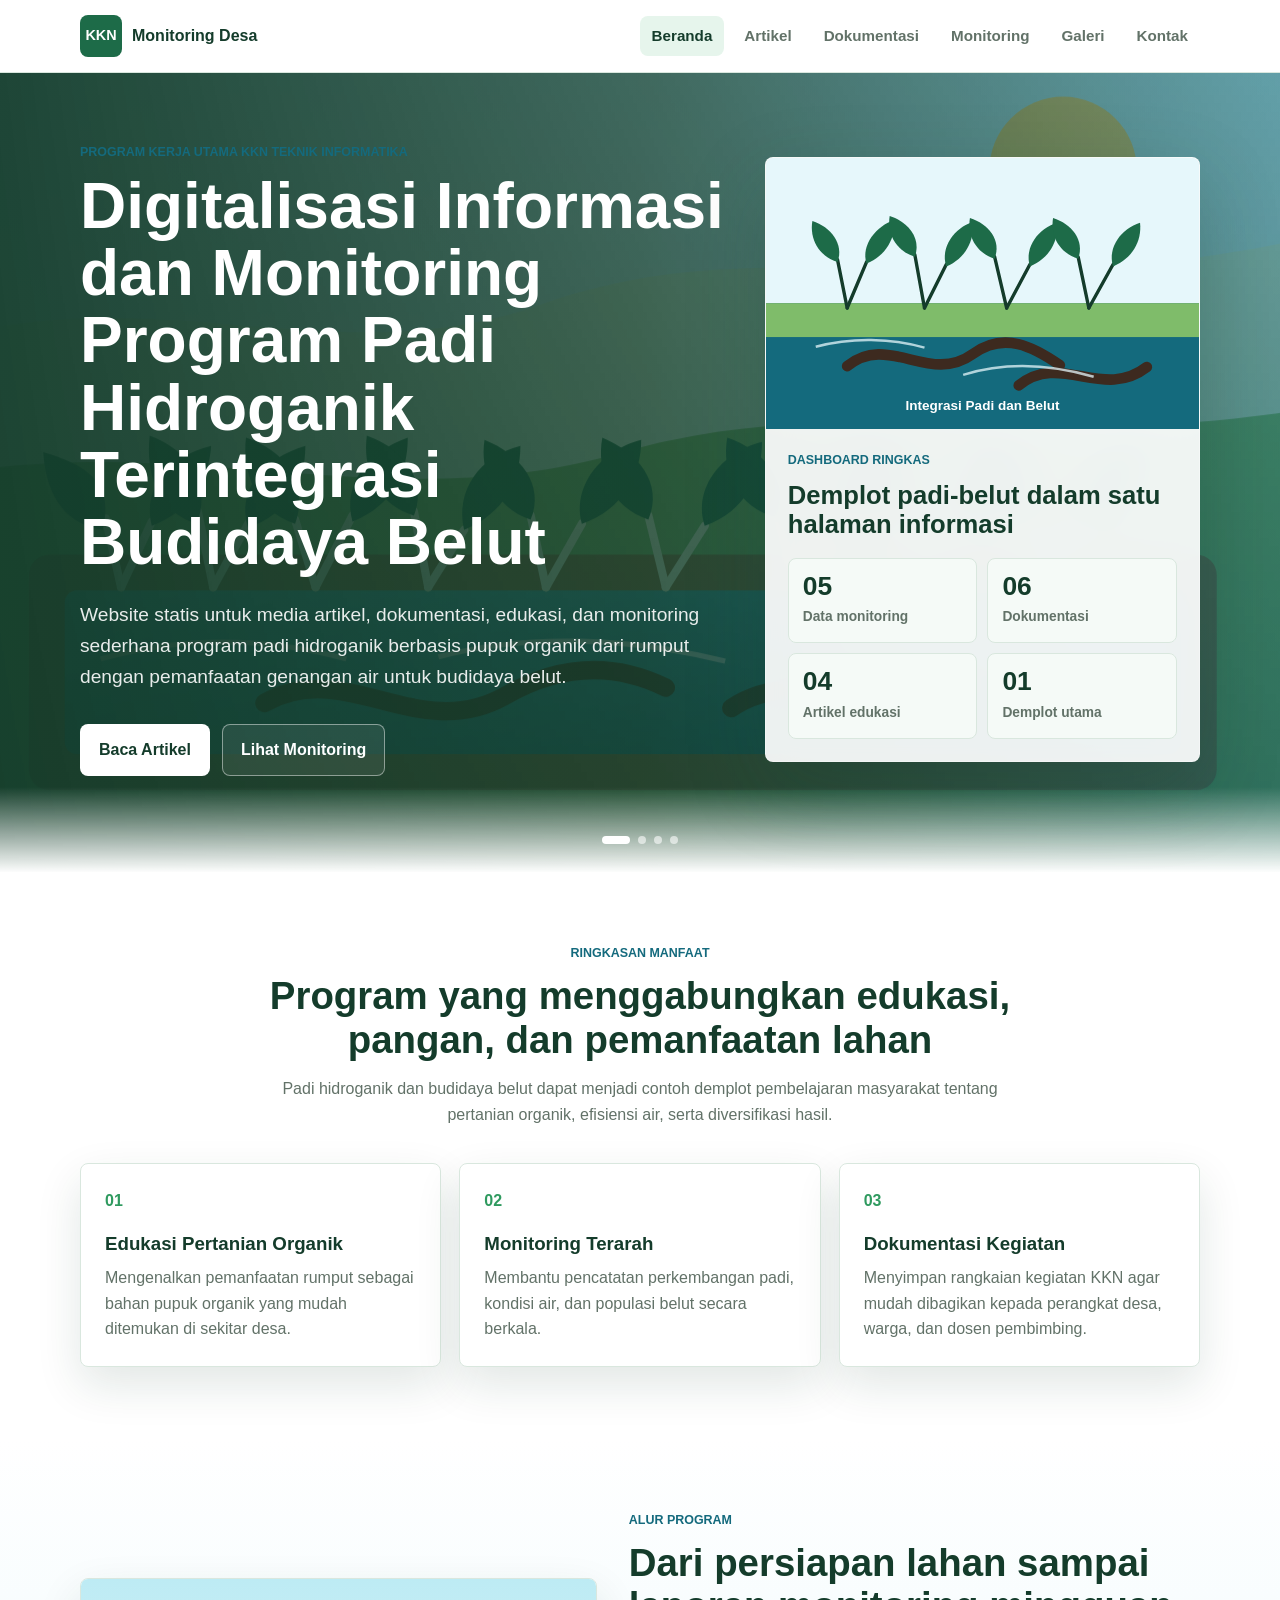
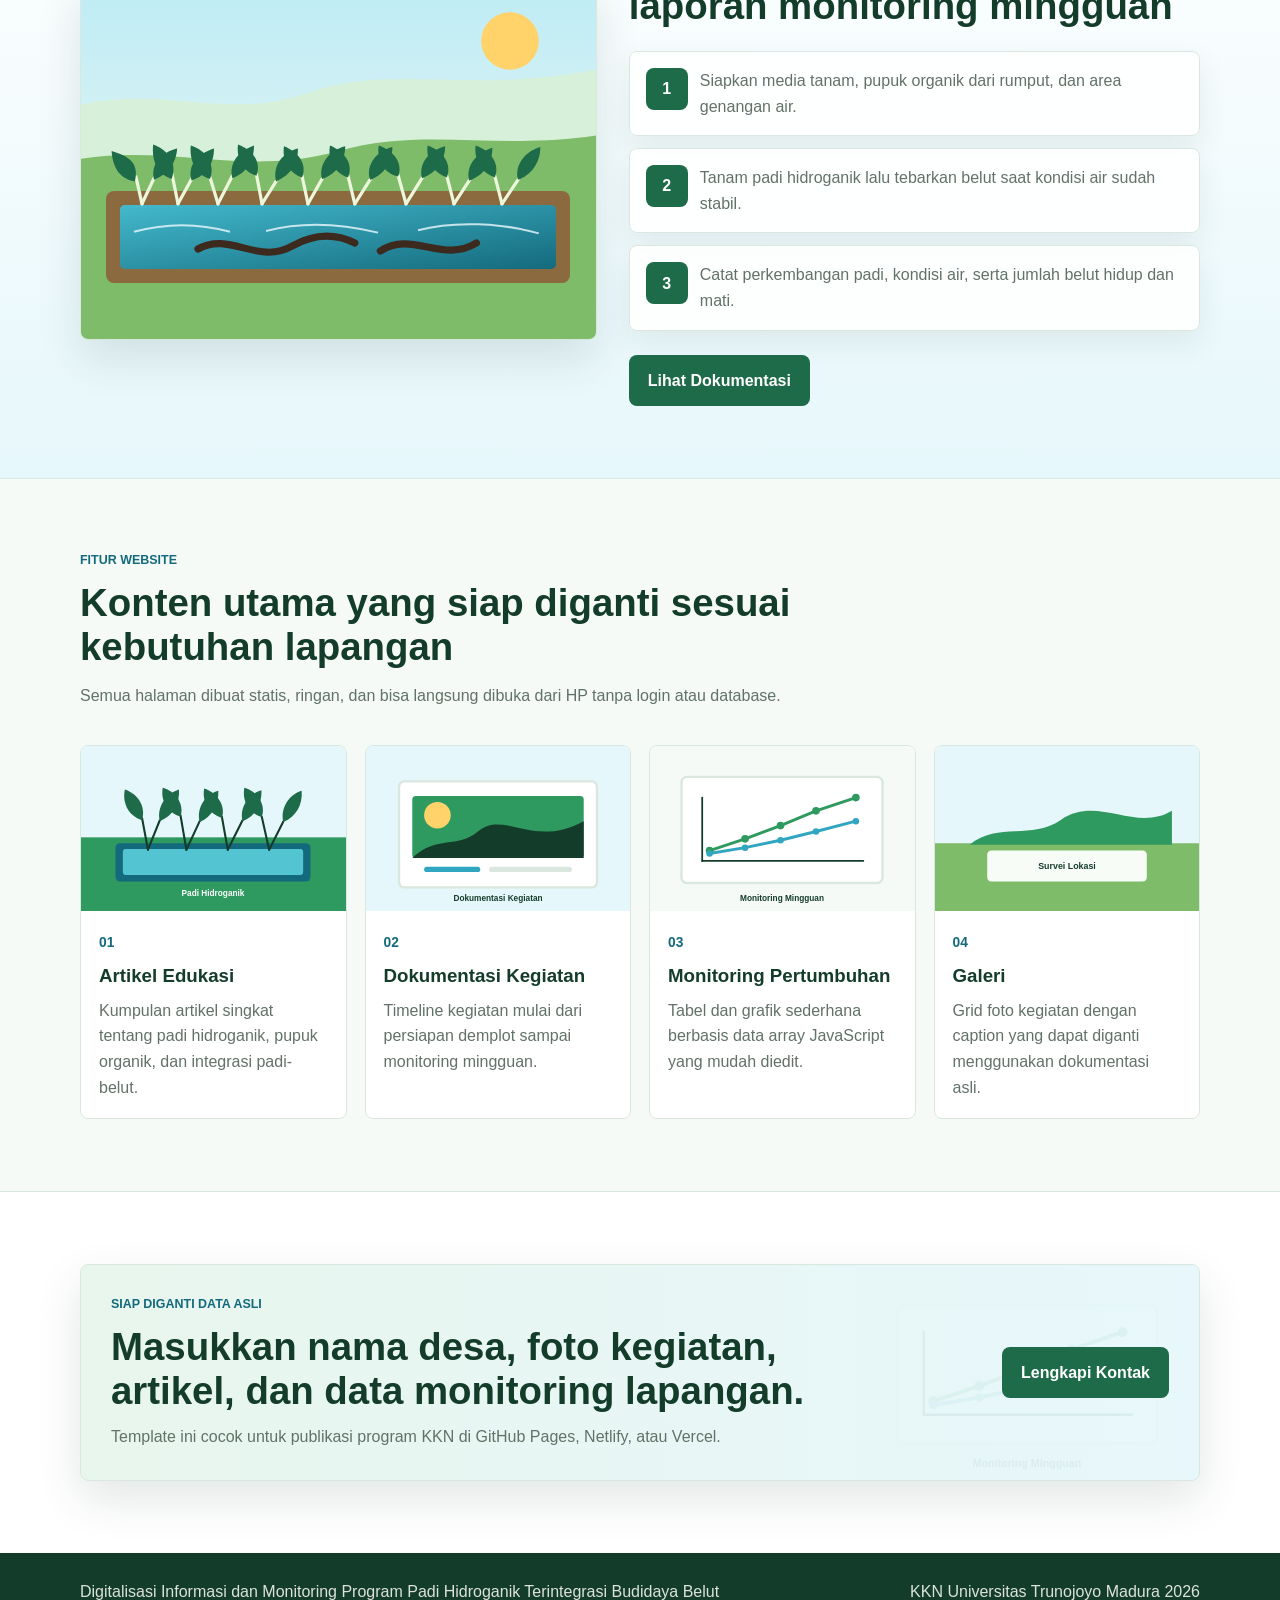
==== index.html @ 6d1d50ec "Upload template website KKN monitoring" ====
<!DOCTYPE html>
<html lang="id">
<head>
  <meta charset="UTF-8">
  <meta name="viewport" content="width=device-width, initial-scale=1.0">
  <title>Beranda | Padi Hidroganik Terintegrasi Budidaya Belut</title>
  <meta name="description" content="Template website statis KKN untuk artikel, dokumentasi, edukasi, dan monitoring program padi hidroganik terintegrasi budidaya belut.">
  <link rel="stylesheet" href="assets/css/style.css">
</head>
<body data-page="beranda">
  <header class="site-header">
    <nav class="navbar container" aria-label="Navigasi utama">
      <a class="brand" href="index.html">
        <span class="brand-mark">KKN</span>
        <span>Monitoring Desa</span>
      </a>
      <button class="nav-toggle" type="button" aria-label="Buka menu navigasi" aria-expanded="false" aria-controls="primary-navigation">
        <span></span>
        <span></span>
        <span></span>
      </button>
      <ul class="nav-links" id="primary-navigation">
        <li><a href="index.html">Beranda</a></li>
        <li><a href="artikel.html">Artikel</a></li>
        <li><a href="dokumentasi.html">Dokumentasi</a></li>
        <li><a href="monitoring.html">Monitoring</a></li>
        <li><a href="galeri.html">Galeri</a></li>
        <li><a href="kontak.html">Kontak</a></li>
      </ul>
    </nav>
  </header>

  <main>
    <section class="hero home-hero">
      <!-- GANTI GAMBAR LATAR BERANDA DI SINI -->
      <div class="hero-bg-slider" aria-hidden="true">
        <span class="hero-bg-slide is-active" style="background-image: url('assets/img/hero-demplot.svg');"></span>
        <span class="hero-bg-slide" style="background-image: url('assets/img/placeholder-integrasi.svg');"></span>
        <span class="hero-bg-slide" style="background-image: url('assets/img/placeholder-hidroganik.svg');"></span>
        <span class="hero-bg-slide" style="background-image: url('assets/img/placeholder-monitoring.svg');"></span>
      </div>

      <div class="container hero-layout">
        <div class="hero-content home-reveal">
          <!-- GANTI JUDUL PROGRAM DI SINI JIKA DIPERLUKAN -->
          <p class="eyebrow">Program Kerja Utama KKN Teknik Informatika</p>
          <h1>Digitalisasi Informasi dan Monitoring Program Padi Hidroganik Terintegrasi Budidaya Belut</h1>
          <p class="hero-text">Website statis untuk media artikel, dokumentasi, edukasi, dan monitoring sederhana program padi hidroganik berbasis pupuk organik dari rumput dengan pemanfaatan genangan air untuk budidaya belut.</p>
          <div class="hero-actions" aria-label="Aksi utama">
            <a class="btn btn-primary" href="artikel.html">Baca Artikel</a>
            <a class="btn btn-secondary" href="monitoring.html">Lihat Monitoring</a>
          </div>
        </div>

        <div class="hero-panel home-reveal" aria-label="Ringkasan program">
          <img src="assets/img/placeholder-integrasi.svg" alt="Ilustrasi integrasi padi hidroganik dan budidaya belut">
          <div class="hero-panel-body">
            <p class="eyebrow">Dashboard Ringkas</p>
            <h2>Demplot padi-belut dalam satu halaman informasi</h2>
            <div class="hero-stat-grid">
              <div>
                <strong>05</strong>
                <span>Data monitoring</span>
              </div>
              <div>
                <strong>06</strong>
                <span>Dokumentasi</span>
              </div>
              <div>
                <strong>04</strong>
                <span>Artikel edukasi</span>
              </div>
              <div>
                <strong>01</strong>
                <span>Demplot utama</span>
              </div>
            </div>
          </div>
        </div>
      </div>

      <div class="hero-slide-dots" aria-hidden="true">
        <span class="is-active"></span>
        <span></span>
        <span></span>
        <span></span>
      </div>
    </section>

    <section class="section home-summary">
      <div class="container">
        <div class="section-heading home-reveal">
          <p class="eyebrow">Ringkasan Manfaat</p>
          <h2>Program yang menggabungkan edukasi, pangan, dan pemanfaatan lahan</h2>
          <p>Padi hidroganik dan budidaya belut dapat menjadi contoh demplot pembelajaran masyarakat tentang pertanian organik, efisiensi air, serta diversifikasi hasil.</p>
        </div>

        <div class="benefit-grid">
          <article class="info-card home-benefit-card home-reveal">
            <span class="card-number">01</span>
            <h3>Edukasi Pertanian Organik</h3>
            <p>Mengenalkan pemanfaatan rumput sebagai bahan pupuk organik yang mudah ditemukan di sekitar desa.</p>
          </article>
          <article class="info-card home-benefit-card home-reveal">
            <span class="card-number">02</span>
            <h3>Monitoring Terarah</h3>
            <p>Membantu pencatatan perkembangan padi, kondisi air, dan populasi belut secara berkala.</p>
          </article>
          <article class="info-card home-benefit-card home-reveal">
            <span class="card-number">03</span>
            <h3>Dokumentasi Kegiatan</h3>
            <p>Menyimpan rangkaian kegiatan KKN agar mudah dibagikan kepada perangkat desa, warga, dan dosen pembimbing.</p>
          </article>
        </div>
      </div>
    </section>

    <section class="section home-flow-section">
      <div class="container home-flow-layout">
        <div class="home-flow-media home-reveal">
          <img src="assets/img/hero-demplot.svg" alt="Ilustrasi demplot padi hidroganik">
        </div>
        <div class="home-flow-content home-reveal">
          <p class="eyebrow">Alur Program</p>
          <h2>Dari persiapan lahan sampai laporan monitoring mingguan</h2>
          <div class="flow-list">
            <div>
              <span>1</span>
              <p>Siapkan media tanam, pupuk organik dari rumput, dan area genangan air.</p>
            </div>
            <div>
              <span>2</span>
              <p>Tanam padi hidroganik lalu tebarkan belut saat kondisi air sudah stabil.</p>
            </div>
            <div>
              <span>3</span>
              <p>Catat perkembangan padi, kondisi air, serta jumlah belut hidup dan mati.</p>
            </div>
          </div>
          <a class="btn btn-primary home-flow-button" href="dokumentasi.html">Lihat Dokumentasi</a>
        </div>
      </div>
    </section>

    <section class="section section-soft home-feature-section">
      <div class="container">
        <div class="section-heading section-heading-left home-reveal">
          <p class="eyebrow">Fitur Website</p>
          <h2>Konten utama yang siap diganti sesuai kebutuhan lapangan</h2>
          <p>Semua halaman dibuat statis, ringan, dan bisa langsung dibuka dari HP tanpa login atau database.</p>
        </div>

        <div class="feature-grid">
          <a class="feature-card home-feature-card home-reveal" href="artikel.html">
            <img src="assets/img/placeholder-hidroganik.svg" alt="Ilustrasi artikel edukasi padi hidroganik">
            <div>
              <span>01</span>
              <h3>Artikel Edukasi</h3>
              <p>Kumpulan artikel singkat tentang padi hidroganik, pupuk organik, dan integrasi padi-belut.</p>
            </div>
          </a>
          <a class="feature-card home-feature-card home-reveal" href="dokumentasi.html">
            <img src="assets/img/placeholder-dokumentasi.svg" alt="Ilustrasi dokumentasi kegiatan KKN">
            <div>
              <span>02</span>
              <h3>Dokumentasi Kegiatan</h3>
              <p>Timeline kegiatan mulai dari persiapan demplot sampai monitoring mingguan.</p>
            </div>
          </a>
          <a class="feature-card home-feature-card home-reveal" href="monitoring.html">
            <img src="assets/img/placeholder-monitoring.svg" alt="Ilustrasi grafik monitoring tanaman padi">
            <div>
              <span>03</span>
              <h3>Monitoring Pertumbuhan</h3>
              <p>Tabel dan grafik sederhana berbasis data array JavaScript yang mudah diedit.</p>
            </div>
          </a>
          <a class="feature-card home-feature-card home-reveal" href="galeri.html">
            <img src="assets/img/gallery-1.svg" alt="Ilustrasi galeri kegiatan program KKN">
            <div>
              <span>04</span>
              <h3>Galeri</h3>
              <p>Grid foto kegiatan dengan caption yang dapat diganti menggunakan dokumentasi asli.</p>
            </div>
          </a>
        </div>
      </div>
    </section>

    <section class="section home-cta-section">
      <div class="container">
        <div class="home-cta home-reveal">
          <div>
            <p class="eyebrow">Siap Diganti Data Asli</p>
            <h2>Masukkan nama desa, foto kegiatan, artikel, dan data monitoring lapangan.</h2>
            <p>Template ini cocok untuk publikasi program KKN di GitHub Pages, Netlify, atau Vercel.</p>
          </div>
          <a class="btn btn-primary" href="kontak.html">Lengkapi Kontak</a>
        </div>
      </div>
    </section>
  </main>

  <footer class="site-footer">
    <div class="container footer-content">
      <!-- GANTI TAHUN KKN DI SINI -->
      <p>Digitalisasi Informasi dan Monitoring Program Padi Hidroganik Terintegrasi Budidaya Belut</p>
      <p>KKN Universitas Trunojoyo Madura 2026</p>
    </div>
  </footer>

  <script src="assets/js/script.js"></script>
</body>
</html>
---- assets/css/style.css ----
:root {
  --green-950: #143c2b;
  --green-800: #1d6b48;
  --green-600: #2f9a5f;
  --green-100: #e6f5ec;
  --water-700: #146a7d;
  --water-500: #31a6c1;
  --water-100: #e6f7fb;
  --ink: #1d2b24;
  --muted: #627268;
  --line: #d9e7de;
  --surface: #ffffff;
  --soft: #f5faf7;
  --shadow: 0 18px 45px rgba(20, 60, 43, 0.12);
  --radius: 8px;
}

* {
  box-sizing: border-box;
}

html {
  scroll-behavior: smooth;
}

body {
  margin: 0;
  font-family: Arial, Helvetica, sans-serif;
  color: var(--ink);
  background: var(--surface);
  line-height: 1.6;
  overflow-x: hidden;
}

body.article-modal-open,
body.gallery-modal-open {
  overflow: hidden;
}

body.article-modal-open .site-header,
body.article-modal-open main,
body.article-modal-open .site-footer,
body.gallery-modal-open .site-header,
body.gallery-modal-open main,
body.gallery-modal-open .site-footer {
  filter: blur(7px);
  transform: scale(0.992);
  transition: filter 0.2s ease, transform 0.2s ease;
  pointer-events: none;
}

img {
  display: block;
  max-width: 100%;
}

a {
  color: inherit;
  text-decoration: none;
}

.container {
  width: min(1120px, calc(100% - 32px));
  margin: 0 auto;
}

.site-header {
  position: sticky;
  top: 0;
  z-index: 50;
  background: rgba(255, 255, 255, 0.96);
  border-bottom: 1px solid var(--line);
  backdrop-filter: blur(14px);
}

.navbar {
  min-height: 72px;
  display: flex;
  align-items: center;
  justify-content: space-between;
  gap: 24px;
}

.brand {
  display: inline-flex;
  align-items: center;
  gap: 10px;
  font-weight: 800;
  color: var(--green-950);
}

.brand-mark {
  display: inline-grid;
  place-items: center;
  width: 42px;
  height: 42px;
  border-radius: var(--radius);
  background: var(--green-800);
  color: #ffffff;
  font-size: 0.9rem;
  letter-spacing: 0;
}

.nav-links {
  display: flex;
  align-items: center;
  gap: 8px;
  margin: 0;
  padding: 0;
  list-style: none;
}

.nav-links a {
  display: inline-flex;
  align-items: center;
  min-height: 40px;
  padding: 8px 12px;
  border-radius: var(--radius);
  color: var(--muted);
  font-size: 0.95rem;
  font-weight: 700;
  transition: 0.2s ease;
}

.nav-links a:hover,
.nav-links a.active {
  color: var(--green-950);
  background: var(--green-100);
}

.nav-toggle {
  display: none;
  width: 44px;
  height: 44px;
  border: 1px solid var(--line);
  border-radius: var(--radius);
  background: #ffffff;
  cursor: pointer;
}

.nav-toggle span {
  display: block;
  width: 20px;
  height: 2px;
  margin: 4px auto;
  background: var(--green-950);
  transition: 0.2s ease;
}

.hero {
  min-height: 74vh;
  display: flex;
  align-items: center;
  color: #ffffff;
  background:
    linear-gradient(90deg, rgba(20, 60, 43, 0.92), rgba(20, 60, 43, 0.64), rgba(20, 106, 125, 0.45)),
    url("../img/hero-demplot.svg") center / cover no-repeat;
}

.home-hero {
  position: relative;
  overflow: hidden;
  background: var(--green-950);
}

.home-hero::before {
  content: "";
  position: absolute;
  inset: 0;
  z-index: 1;
  background:
    linear-gradient(90deg, rgba(20, 60, 43, 0.93), rgba(20, 60, 43, 0.68), rgba(20, 106, 125, 0.42)),
    linear-gradient(180deg, rgba(20, 60, 43, 0.22), rgba(20, 60, 43, 0.58));
  pointer-events: none;
}

.home-hero::after {
  content: "";
  position: absolute;
  left: 0;
  right: 0;
  bottom: -1px;
  z-index: 2;
  height: 86px;
  background: linear-gradient(180deg, rgba(255, 255, 255, 0), #ffffff);
  pointer-events: none;
}

.hero-bg-slider {
  position: absolute;
  inset: 0;
  z-index: 0;
  overflow: hidden;
}

.hero-bg-slide {
  position: absolute;
  inset: 0;
  background-position: center;
  background-size: cover;
  opacity: 0;
  transform: scale(1.04);
  transition: opacity 1.1s ease;
  will-change: opacity, transform;
}

.hero-bg-slide.is-active {
  opacity: 1;
  animation: heroSlowZoom 6.8s linear both;
}

.hero-bg-slide:nth-child(2).is-active,
.hero-bg-slide:nth-child(4).is-active {
  animation-name: heroSlowPan;
}

.hero-slide-dots {
  position: absolute;
  left: 50%;
  bottom: 28px;
  z-index: 4;
  display: flex;
  gap: 8px;
  align-items: center;
  transform: translateX(-50%);
}

.hero-slide-dots span {
  width: 8px;
  height: 8px;
  border-radius: 999px;
  background: rgba(255, 255, 255, 0.58);
  transition: width 0.25s ease, background 0.25s ease;
}

.hero-slide-dots span.is-active {
  width: 28px;
  background: #ffffff;
}

.hero-content {
  padding: 72px 0 84px;
}

.hero-layout {
  position: relative;
  z-index: 3;
  display: grid;
  grid-template-columns: minmax(0, 1.08fr) minmax(320px, 0.72fr);
  gap: 32px;
  align-items: center;
  padding: 70px 0 96px;
}

.hero-layout .hero-content {
  padding: 0;
}

.hero h1,
.page-header h1 {
  max-width: 900px;
  margin: 0;
  font-size: clamp(2.1rem, 5vw, 4.7rem);
  line-height: 1.05;
  letter-spacing: 0;
}

.hero-text {
  max-width: 780px;
  margin: 24px 0 0;
  font-size: clamp(1rem, 2vw, 1.2rem);
  color: rgba(255, 255, 255, 0.9);
}

.hero-actions {
  display: flex;
  flex-wrap: wrap;
  gap: 12px;
  margin-top: 32px;
}

.hero-panel {
  overflow: hidden;
  border: 1px solid rgba(255, 255, 255, 0.34);
  border-radius: var(--radius);
  background: rgba(255, 255, 255, 0.92);
  color: var(--ink);
  box-shadow: 0 28px 80px rgba(20, 60, 43, 0.22);
  backdrop-filter: blur(16px);
  animation: floatPanel 4.8s ease-in-out infinite;
}

.hero-panel img {
  width: 100%;
  aspect-ratio: 16 / 10;
  object-fit: cover;
}

.hero-panel-body {
  padding: 22px;
}

.hero-panel-body h2 {
  margin: 0 0 18px;
  color: var(--green-950);
  font-size: clamp(1.35rem, 2vw, 1.8rem);
  line-height: 1.16;
  letter-spacing: 0;
}

.hero-stat-grid {
  display: grid;
  grid-template-columns: repeat(2, minmax(0, 1fr));
  gap: 10px;
}

.hero-stat-grid div {
  padding: 14px;
  border: 1px solid var(--line);
  border-radius: var(--radius);
  background: var(--soft);
}

.hero-stat-grid strong {
  display: block;
  color: var(--green-950);
  font-size: 1.65rem;
  line-height: 1;
}

.hero-stat-grid span {
  display: block;
  margin-top: 7px;
  color: var(--muted);
  font-size: 0.86rem;
  font-weight: 800;
}

.btn {
  display: inline-flex;
  align-items: center;
  justify-content: center;
  min-height: 48px;
  padding: 12px 18px;
  border: 1px solid transparent;
  border-radius: var(--radius);
  font-weight: 800;
  transition: 0.2s ease;
}

.btn-primary {
  background: #ffffff;
  color: var(--green-950);
}

.btn-primary:hover {
  background: var(--green-100);
}

.btn-secondary {
  border-color: rgba(255, 255, 255, 0.45);
  color: #ffffff;
  background: rgba(255, 255, 255, 0.08);
}

.btn-secondary:hover {
  background: rgba(255, 255, 255, 0.18);
}

.section {
  padding: 72px 0;
}

.section-soft {
  background: var(--soft);
  border-top: 1px solid var(--line);
  border-bottom: 1px solid var(--line);
}

.home-summary {
  position: relative;
}

.home-benefit-card {
  transition: transform 0.22s ease, box-shadow 0.22s ease, border-color 0.22s ease;
}

.home-benefit-card:hover {
  border-color: rgba(47, 154, 95, 0.42);
  box-shadow: 0 24px 58px rgba(20, 60, 43, 0.15);
  transform: translateY(-5px);
}

.home-flow-section {
  background:
    linear-gradient(180deg, #ffffff 0%, var(--water-100) 100%);
}

.home-flow-layout {
  display: grid;
  grid-template-columns: minmax(0, 0.95fr) minmax(0, 1.05fr);
  gap: 32px;
  align-items: center;
}

.home-flow-media {
  overflow: hidden;
  border: 1px solid var(--line);
  border-radius: var(--radius);
  background: #ffffff;
  box-shadow: var(--shadow);
}

.home-flow-media img {
  width: 100%;
  height: 100%;
  min-height: 360px;
  object-fit: cover;
}

.home-flow-content h2 {
  margin: 0 0 16px;
  color: var(--green-950);
  font-size: clamp(1.8rem, 3vw, 2.7rem);
  line-height: 1.12;
  letter-spacing: 0;
}

.flow-list {
  display: grid;
  gap: 12px;
  margin: 24px 0;
}

.flow-list div {
  display: grid;
  grid-template-columns: 42px 1fr;
  gap: 12px;
  align-items: start;
  padding: 16px;
  border: 1px solid var(--line);
  border-radius: var(--radius);
  background: rgba(255, 255, 255, 0.88);
  box-shadow: 0 12px 30px rgba(20, 60, 43, 0.08);
}

.flow-list span {
  display: grid;
  place-items: center;
  width: 42px;
  height: 42px;
  border-radius: var(--radius);
  background: var(--green-800);
  color: #ffffff;
  font-weight: 900;
}

.flow-list p {
  margin: 0;
  color: var(--muted);
}

.home-flow-button,
.home-cta .btn-primary {
  background: var(--green-800);
  color: #ffffff;
}

.home-flow-button:hover,
.home-cta .btn-primary:hover {
  background: var(--green-950);
}

.home-feature-card {
  position: relative;
}

.home-feature-card div span {
  display: inline-flex;
  margin-bottom: 10px;
  color: var(--water-700);
  font-size: 0.86rem;
  font-weight: 900;
}

.home-feature-card::after {
  content: "Buka";
  position: absolute;
  right: 12px;
  top: 12px;
  padding: 7px 10px;
  border-radius: var(--radius);
  background: rgba(255, 255, 255, 0.92);
  color: var(--green-950);
  font-size: 0.78rem;
  font-weight: 900;
  opacity: 0;
  transform: translateY(-6px);
  transition: 0.2s ease;
}

.home-feature-card:hover::after {
  opacity: 1;
  transform: translateY(0);
}

.home-cta-section {
  background: #ffffff;
}

.home-cta {
  display: grid;
  grid-template-columns: minmax(0, 1fr) auto;
  gap: 24px;
  align-items: center;
  padding: 30px;
  border: 1px solid var(--line);
  border-radius: var(--radius);
  background:
    linear-gradient(90deg, rgba(230, 245, 236, 0.94), rgba(230, 247, 251, 0.94)),
    url("../img/placeholder-monitoring.svg") right center / auto 100% no-repeat;
  box-shadow: var(--shadow);
}

.home-cta h2 {
  max-width: 760px;
  margin: 0 0 12px;
  color: var(--green-950);
  font-size: clamp(1.7rem, 3vw, 2.4rem);
  line-height: 1.13;
  letter-spacing: 0;
}

.home-cta p:not(.eyebrow) {
  margin: 0;
  color: var(--muted);
}

.home-reveal {
  animation: contactRise 0.7s ease both;
}

.home-reveal:nth-child(2) {
  animation-delay: 0.08s;
}

.home-reveal:nth-child(3) {
  animation-delay: 0.16s;
}

.home-reveal:nth-child(4) {
  animation-delay: 0.24s;
}

@keyframes floatPanel {
  0%,
  100% {
    transform: translateY(0);
  }

  50% {
    transform: translateY(-8px);
  }
}

@keyframes heroSlowZoom {
  from {
    transform: scale(1.04) translateX(0);
  }

  to {
    transform: scale(1.12) translateX(-1.2%);
  }
}

@keyframes heroSlowPan {
  from {
    transform: scale(1.06) translateX(-1.4%);
  }

  to {
    transform: scale(1.13) translateX(1.4%);
  }
}

.section-heading {
  max-width: 760px;
  margin: 0 auto 36px;
  text-align: center;
}

.section-heading-left {
  margin-left: 0;
  text-align: left;
}

.section-heading h2,
.table-header h2,
.chart-panel h2 {
  margin: 0;
  color: var(--green-950);
  font-size: clamp(1.7rem, 3vw, 2.5rem);
  line-height: 1.15;
  letter-spacing: 0;
}

.section-heading p:not(.eyebrow) {
  margin: 14px 0 0;
  color: var(--muted);
}

.eyebrow {
  margin: 0 0 10px;
  color: var(--water-700);
  font-size: 0.78rem;
  font-weight: 900;
  letter-spacing: 0;
  text-transform: uppercase;
}

.benefit-grid,
.summary-grid {
  display: grid;
  grid-template-columns: repeat(3, minmax(0, 1fr));
  gap: 18px;
}

.info-card,
.content-card,
.timeline-card,
.contact-card,
.qr-card,
.summary-card,
.chart-panel,
.table-panel {
  border: 1px solid var(--line);
  border-radius: var(--radius);
  background: var(--surface);
  box-shadow: var(--shadow);
}

.info-card {
  padding: 24px;
}

.card-number {
  display: inline-flex;
  margin-bottom: 18px;
  color: var(--green-600);
  font-weight: 900;
}

.info-card h3,
.feature-card h3,
.content-card h2,
.timeline-card h2,
.contact-card h2 {
  margin: 0 0 10px;
  color: var(--green-950);
  line-height: 1.25;
  letter-spacing: 0;
}

.info-card p,
.feature-card p,
.content-card p,
.timeline-card p,
.contact-card p,
.qr-card p {
  margin: 0;
  color: var(--muted);
}

.feature-grid,
.article-grid {
  display: grid;
  grid-template-columns: repeat(4, minmax(0, 1fr));
  gap: 18px;
}

.feature-card {
  display: grid;
  grid-template-rows: auto 1fr;
  overflow: hidden;
  border: 1px solid var(--line);
  border-radius: var(--radius);
  background: #ffffff;
  transition: 0.2s ease;
}

.feature-card:hover {
  transform: translateY(-3px);
  box-shadow: var(--shadow);
}

.feature-card img,
.content-card img,
.timeline-card img,
.gallery-item img {
  width: 100%;
  aspect-ratio: 16 / 10;
  object-fit: cover;
}

.feature-card div {
  padding: 18px;
}

.page-header {
  padding: 72px 0;
  color: #ffffff;
  background:
    linear-gradient(90deg, rgba(20, 60, 43, 0.92), rgba(20, 106, 125, 0.55)),
    url("../img/hero-demplot.svg") center / cover no-repeat;
}

.page-header p:not(.eyebrow) {
  max-width: 760px;
  margin: 18px 0 0;
  color: rgba(255, 255, 255, 0.9);
}

.article-grid {
  grid-template-columns: repeat(2, minmax(0, 1fr));
}

.content-card {
  overflow: hidden;
}

.content-body {
  padding: 22px;
}

.meta {
  margin: 0 0 10px;
  color: var(--water-700);
  font-size: 0.88rem;
  font-weight: 800;
}

.text-link {
  display: inline-flex;
  margin-top: 16px;
  color: var(--green-800);
  font-weight: 900;
}

.text-link:hover {
  color: var(--water-700);
}

.article-summary-link {
  position: relative;
  align-items: center;
  gap: 8px;
}

.article-summary-link::after {
  content: ">";
  font-weight: 900;
  transition: transform 0.2s ease;
}

.article-summary-link:hover::after {
  transform: translateX(4px);
}

.article-modal {
  position: fixed;
  inset: 0;
  z-index: 100;
  display: grid;
  place-items: center;
  padding: 24px;
}

.article-modal[hidden] {
  display: none;
}

.modal-backdrop {
  position: absolute;
  inset: 0;
  border: 0;
  background: rgba(20, 60, 43, 0.58);
  backdrop-filter: blur(10px);
  cursor: pointer;
}

.article-modal-panel {
  position: relative;
  z-index: 1;
  display: grid;
  grid-template-columns: 0.9fr 1.1fr;
  width: min(980px, 100%);
  max-height: min(720px, calc(100vh - 48px));
  overflow: hidden;
  border: 1px solid rgba(255, 255, 255, 0.3);
  border-radius: var(--radius);
  background: #ffffff;
  box-shadow: 0 28px 80px rgba(20, 60, 43, 0.32);
  animation: modalIn 0.24s ease both;
}

.modal-media {
  min-height: 100%;
  background: var(--green-100);
}

.modal-media img {
  width: 100%;
  height: 100%;
  min-height: 420px;
  object-fit: cover;
}

.modal-content {
  overflow-y: auto;
  padding: 34px;
}

.modal-content h2 {
  margin: 0 0 16px;
  color: var(--green-950);
  font-size: clamp(1.6rem, 3vw, 2.5rem);
  line-height: 1.12;
  letter-spacing: 0;
}

.modal-copy {
  display: grid;
  gap: 14px;
  color: var(--muted);
}

.modal-copy p {
  margin: 0;
}

.modal-copy ul {
  display: grid;
  gap: 8px;
  margin: 0;
  padding-left: 20px;
}

.modal-copy li::marker {
  color: var(--green-600);
}

.modal-actions {
  display: flex;
  flex-wrap: wrap;
  gap: 10px;
  margin-top: 24px;
}

.modal-actions .btn-primary {
  background: var(--green-800);
  color: #ffffff;
}

.modal-actions .btn-primary:hover {
  background: var(--green-950);
}

.btn-light {
  background: var(--green-100);
  color: var(--green-950);
}

.btn-light:hover {
  background: var(--water-100);
}

.modal-close {
  position: absolute;
  top: 14px;
  right: 14px;
  z-index: 2;
  display: grid;
  place-items: center;
  width: 42px;
  height: 42px;
  border: 1px solid var(--line);
  border-radius: var(--radius);
  background: rgba(255, 255, 255, 0.92);
  color: var(--green-950);
  font-size: 1.8rem;
  line-height: 1;
  cursor: pointer;
}

.modal-close:hover {
  background: var(--green-100);
}

@keyframes modalIn {
  from {
    opacity: 0;
    transform: translateY(18px) scale(0.97);
  }

  to {
    opacity: 1;
    transform: translateY(0) scale(1);
  }
}

.timeline {
  position: relative;
  display: grid;
  gap: 22px;
}

.timeline::before {
  content: "";
  position: absolute;
  left: 16px;
  top: 0;
  bottom: 0;
  width: 2px;
  background: var(--line);
}

.timeline-item {
  position: relative;
  display: grid;
  grid-template-columns: 34px 1fr;
  gap: 18px;
}

.timeline-marker {
  position: relative;
  z-index: 1;
  width: 34px;
  height: 34px;
  border: 7px solid var(--green-100);
  border-radius: 50%;
  background: var(--green-800);
}

.timeline-card {
  display: grid;
  grid-template-columns: 240px 1fr;
  gap: 22px;
  overflow: hidden;
}

.timeline-card div {
  padding: 22px 22px 22px 0;
}

.summary-grid {
  grid-template-columns: repeat(4, minmax(0, 1fr));
  margin-bottom: 22px;
}

.summary-card {
  padding: 20px;
}

.summary-card p {
  margin: 0 0 8px;
  color: var(--muted);
  font-weight: 700;
}

.summary-card strong {
  color: var(--green-950);
  font-size: clamp(1.5rem, 3vw, 2.3rem);
  line-height: 1;
}

.chart-panel,
.table-panel {
  padding: 24px;
}

.chart-panel {
  margin-bottom: 22px;
}

.chart-canvas {
  width: 100%;
  height: 360px;
  margin-top: 18px;
  border: 1px solid var(--line);
  border-radius: var(--radius);
  background: #ffffff;
}

.table-header {
  display: flex;
  align-items: flex-start;
  justify-content: space-between;
  gap: 18px;
  margin-bottom: 16px;
}

.table-responsive {
  overflow-x: auto;
}

table {
  width: 100%;
  min-width: 900px;
  border-collapse: collapse;
}

th,
td {
  padding: 14px 12px;
  border-bottom: 1px solid var(--line);
  text-align: left;
  vertical-align: top;
}

th {
  background: var(--green-100);
  color: var(--green-950);
  font-size: 0.9rem;
}

td {
  color: var(--muted);
}

.gallery-section {
  background:
    linear-gradient(180deg, #ffffff 0%, var(--soft) 100%);
}

.gallery-top {
  display: grid;
  grid-template-columns: 1fr auto;
  gap: 24px;
  align-items: end;
  margin-bottom: 24px;
}

.gallery-stats {
  display: grid;
  grid-template-columns: repeat(2, minmax(120px, 1fr));
  gap: 12px;
}

.gallery-stats div {
  padding: 18px;
  border: 1px solid var(--line);
  border-radius: var(--radius);
  background: #ffffff;
  box-shadow: var(--shadow);
}

.gallery-stats strong {
  display: block;
  color: var(--green-950);
  font-size: 2rem;
  line-height: 1;
}

.gallery-stats span {
  display: block;
  margin-top: 8px;
  color: var(--muted);
  font-size: 0.9rem;
  font-weight: 800;
}

.gallery-feature {
  display: grid;
  grid-template-columns: 1.15fr 0.85fr;
  overflow: hidden;
  margin: 0 0 22px;
  border: 1px solid var(--line);
  border-radius: var(--radius);
  background: #ffffff;
  box-shadow: var(--shadow);
}

.gallery-feature img {
  width: 100%;
  height: 100%;
  min-height: 330px;
  object-fit: cover;
}

.gallery-feature-body {
  display: flex;
  flex-direction: column;
  justify-content: center;
  padding: 30px;
}

.gallery-feature-body h2 {
  margin: 0 0 14px;
  color: var(--green-950);
  font-size: clamp(1.7rem, 3vw, 2.6rem);
  line-height: 1.12;
  letter-spacing: 0;
}

.gallery-feature-body p:not(.eyebrow) {
  margin: 0;
  color: var(--muted);
}

.gallery-toolbar {
  display: flex;
  flex-wrap: wrap;
  gap: 10px;
  margin-bottom: 22px;
}

.gallery-filter {
  min-height: 42px;
  padding: 10px 14px;
  border: 1px solid var(--line);
  border-radius: var(--radius);
  background: #ffffff;
  color: var(--muted);
  font-weight: 900;
  cursor: pointer;
  transition: 0.2s ease;
}

.gallery-filter:hover,
.gallery-filter.active {
  border-color: var(--green-800);
  background: var(--green-800);
  color: #ffffff;
}

.gallery-grid {
  display: grid;
  grid-template-columns: repeat(3, minmax(0, 1fr));
  gap: 18px;
}

.gallery-item {
  overflow: hidden;
  margin: 0;
  border: 1px solid var(--line);
  border-radius: var(--radius);
  background: #ffffff;
  box-shadow: var(--shadow);
  transition: transform 0.2s ease, box-shadow 0.2s ease, opacity 0.2s ease;
}

.gallery-item:hover {
  transform: translateY(-4px);
  box-shadow: 0 22px 54px rgba(20, 60, 43, 0.16);
}

.gallery-item.is-hidden {
  display: none;
}

.gallery-preview {
  position: relative;
  display: block;
  width: 100%;
  overflow: hidden;
  padding: 0;
  border: 0;
  background: var(--green-100);
  cursor: pointer;
}

.gallery-preview img {
  width: 100%;
  aspect-ratio: 16 / 11;
  object-fit: cover;
  transition: transform 0.25s ease, filter 0.25s ease;
}

.gallery-preview:hover img {
  filter: saturate(1.08) brightness(0.9);
  transform: scale(1.05);
}

.gallery-badge,
.gallery-hover {
  position: absolute;
  z-index: 1;
  border-radius: var(--radius);
  font-weight: 900;
}

.gallery-badge {
  top: 12px;
  left: 12px;
  padding: 7px 10px;
  background: rgba(255, 255, 255, 0.92);
  color: var(--green-950);
  font-size: 0.78rem;
}

.gallery-hover {
  left: 12px;
  bottom: 12px;
  padding: 9px 12px;
  background: var(--green-950);
  color: #ffffff;
  font-size: 0.84rem;
  opacity: 0;
  transform: translateY(8px);
  transition: 0.2s ease;
}

.gallery-preview:hover .gallery-hover {
  opacity: 1;
  transform: translateY(0);
}

.gallery-item figcaption {
  display: grid;
  gap: 8px;
  padding: 16px;
}

.gallery-item figcaption span {
  color: var(--water-700);
  font-size: 0.84rem;
  font-weight: 900;
}

.gallery-item figcaption strong {
  color: var(--green-950);
  font-size: 1.05rem;
  line-height: 1.25;
}

.gallery-item figcaption p {
  margin: 0;
  color: var(--muted);
  font-size: 0.95rem;
}

.gallery-modal {
  position: fixed;
  inset: 0;
  z-index: 100;
  display: grid;
  place-items: center;
  padding: 24px;
}

.gallery-modal[hidden] {
  display: none;
}

.gallery-modal-panel {
  position: relative;
  z-index: 1;
  display: grid;
  width: min(980px, 100%);
  max-height: min(760px, calc(100vh - 48px));
  overflow: hidden;
  border: 1px solid rgba(255, 255, 255, 0.3);
  border-radius: var(--radius);
  background: #ffffff;
  box-shadow: 0 28px 80px rgba(20, 60, 43, 0.32);
  animation: modalIn 0.24s ease both;
}

.gallery-modal-panel img {
  width: 100%;
  max-height: 560px;
  object-fit: contain;
  background: var(--green-100);
}

.gallery-modal-caption {
  padding: 24px;
}

.gallery-modal-caption h2 {
  margin: 0 0 10px;
  color: var(--green-950);
  font-size: clamp(1.5rem, 3vw, 2.3rem);
  line-height: 1.15;
  letter-spacing: 0;
}

.gallery-modal-caption p:not(.meta) {
  margin: 0;
  color: var(--muted);
}

.contact-section {
  background:
    linear-gradient(180deg, #ffffff 0%, var(--water-100) 48%, var(--soft) 100%);
}

.contact-intro {
  display: grid;
  grid-template-columns: 1fr auto;
  gap: 24px;
  align-items: end;
  margin-bottom: 24px;
}

.contact-mini-grid {
  display: grid;
  grid-template-columns: repeat(2, minmax(120px, 1fr));
  gap: 12px;
}

.contact-mini-grid div {
  padding: 18px;
  border: 1px solid var(--line);
  border-radius: var(--radius);
  background: rgba(255, 255, 255, 0.88);
  box-shadow: var(--shadow);
}

.contact-mini-grid strong {
  display: block;
  color: var(--green-950);
  font-size: 1.7rem;
  line-height: 1;
}

.contact-mini-grid span {
  display: block;
  margin-top: 8px;
  color: var(--muted);
  font-size: 0.9rem;
  font-weight: 800;
}

.contact-layout {
  display: grid;
  grid-template-columns: 1.35fr 0.65fr;
  gap: 22px;
  align-items: start;
}

.contact-grid {
  display: grid;
  grid-template-columns: repeat(2, minmax(0, 1fr));
  gap: 18px;
}

.contact-card,
.qr-card {
  position: relative;
  overflow: hidden;
  padding: 22px;
  transition: transform 0.22s ease, box-shadow 0.22s ease, border-color 0.22s ease;
}

.contact-card::before,
.qr-card::before {
  content: "";
  position: absolute;
  inset: 0;
  border-top: 4px solid var(--green-600);
  opacity: 0.85;
  pointer-events: none;
}

.contact-card:hover,
.qr-card:hover {
  border-color: rgba(47, 154, 95, 0.45);
  box-shadow: 0 24px 58px rgba(20, 60, 43, 0.16);
  transform: translateY(-5px);
}

.contact-card-wide {
  grid-column: 1 / -1;
}

.contact-card-head {
  display: flex;
  align-items: center;
  gap: 10px;
  margin-bottom: 14px;
}

.contact-card-head .meta {
  margin: 0;
}

.contact-icon {
  display: inline-grid;
  place-items: center;
  width: 38px;
  height: 38px;
  border-radius: var(--radius);
  background: var(--green-100);
  color: var(--green-950);
  font-size: 0.85rem;
  font-weight: 900;
  animation: softPulse 2.8s ease-in-out infinite;
}

.contact-actions {
  display: flex;
  flex-wrap: wrap;
  gap: 10px;
  margin-top: 18px;
}

.contact-actions .btn-primary {
  background: var(--green-800);
  color: #ffffff;
}

.contact-actions .btn-primary:hover {
  background: var(--green-950);
}

.copy-button {
  display: inline-flex;
  align-items: center;
  justify-content: center;
  min-height: 42px;
  margin-top: 18px;
  padding: 10px 14px;
  border: 1px solid var(--line);
  border-radius: var(--radius);
  background: #ffffff;
  color: var(--green-950);
  font-weight: 900;
  cursor: pointer;
  transition: 0.2s ease;
}

.contact-actions .copy-button {
  margin-top: 0;
}

.copy-button:hover,
.copy-button.is-copied {
  border-color: var(--water-500);
  background: var(--water-100);
  color: var(--water-700);
}

.qr-card {
  position: sticky;
  top: 96px;
}

.qr-card-head h2 {
  margin: 0 0 16px;
  color: var(--green-950);
  line-height: 1.2;
  letter-spacing: 0;
}

.qr-placeholder {
  position: relative;
  display: grid;
  place-items: center;
  min-height: 280px;
  padding: 24px;
  overflow: hidden;
  border: 2px dashed var(--water-500);
  border-radius: var(--radius);
  background:
    linear-gradient(90deg, rgba(49, 166, 193, 0.09) 1px, transparent 1px),
    linear-gradient(rgba(49, 166, 193, 0.09) 1px, transparent 1px);
  background-color: #ffffff;
  background-size: 22px 22px;
  color: var(--green-950);
  text-align: center;
  font-weight: 900;
}

.qr-placeholder::before {
  content: "";
  position: absolute;
  left: 18px;
  right: 18px;
  top: 18px;
  height: 3px;
  border-radius: 999px;
  background: var(--water-500);
  box-shadow: 0 0 18px rgba(49, 166, 193, 0.62);
  animation: qrScan 3s ease-in-out infinite;
}

.qr-placeholder span {
  position: relative;
  z-index: 1;
}

.qr-card p {
  margin-top: 16px;
}

.qr-copy-button {
  width: 100%;
}

.copy-toast {
  position: fixed;
  left: 50%;
  bottom: 24px;
  z-index: 120;
  padding: 12px 16px;
  border-radius: var(--radius);
  background: var(--green-950);
  color: #ffffff;
  font-weight: 900;
  box-shadow: 0 18px 45px rgba(20, 60, 43, 0.24);
  opacity: 0;
  pointer-events: none;
  transform: translate(-50%, 14px);
  transition: opacity 0.2s ease, transform 0.2s ease;
}

.copy-toast.show {
  opacity: 1;
  transform: translate(-50%, 0);
}

.contact-reveal {
  animation: contactRise 0.65s ease both;
}

.contact-reveal:nth-child(2) {
  animation-delay: 0.06s;
}

.contact-reveal:nth-child(3) {
  animation-delay: 0.12s;
}

.contact-reveal:nth-child(4) {
  animation-delay: 0.18s;
}

.contact-reveal:nth-child(5) {
  animation-delay: 0.24s;
}

.contact-reveal:nth-child(6) {
  animation-delay: 0.3s;
}

@keyframes contactRise {
  from {
    opacity: 0;
    transform: translateY(18px);
  }

  to {
    opacity: 1;
    transform: translateY(0);
  }
}

@keyframes softPulse {
  0%,
  100% {
    box-shadow: 0 0 0 0 rgba(47, 154, 95, 0.18);
  }

  50% {
    box-shadow: 0 0 0 8px rgba(47, 154, 95, 0);
  }
}

@keyframes qrScan {
  0%,
  100% {
    transform: translateY(0);
  }

  50% {
    transform: translateY(218px);
  }
}

.site-footer {
  padding: 26px 0;
  color: rgba(255, 255, 255, 0.85);
  background: var(--green-950);
}

.footer-content {
  display: flex;
  align-items: center;
  justify-content: space-between;
  gap: 18px;
}

.footer-content p {
  margin: 0;
}

@media (max-width: 980px) {
  .hero-layout,
  .home-flow-layout,
  .home-cta {
    grid-template-columns: 1fr;
  }

  .hero-layout {
    gap: 24px;
  }

  .hero-panel {
    max-width: 620px;
  }

  .feature-grid,
  .benefit-grid,
  .summary-grid,
  .gallery-grid,
  .contact-layout {
    grid-template-columns: repeat(2, minmax(0, 1fr));
  }

  .timeline-card {
    grid-template-columns: 180px 1fr;
  }

  .gallery-top,
  .gallery-feature,
  .contact-intro {
    grid-template-columns: 1fr;
  }

  .gallery-feature img {
    min-height: 270px;
  }

  .home-flow-media img {
    min-height: 300px;
  }

  .home-cta {
    background:
      linear-gradient(90deg, rgba(230, 245, 236, 0.96), rgba(230, 247, 251, 0.96)),
      url("../img/placeholder-monitoring.svg") right center / auto 100% no-repeat;
  }

  .qr-card {
    position: static;
  }
}

@media (max-width: 760px) {
  .container {
    width: min(100% - 24px, 1120px);
  }

  .navbar {
    min-height: 66px;
  }

  .brand {
    font-size: 0.95rem;
    min-width: 0;
  }

  .brand span:last-child {
    max-width: 150px;
    overflow: hidden;
    text-overflow: ellipsis;
    white-space: nowrap;
  }

  .brand-mark {
    width: 38px;
    height: 38px;
  }

  .nav-toggle {
    display: inline-block;
  }

  .nav-links {
    position: absolute;
    left: 12px;
    right: 12px;
    top: 72px;
    display: none;
    flex-direction: column;
    align-items: stretch;
    gap: 4px;
    padding: 12px;
    border: 1px solid var(--line);
    border-radius: var(--radius);
    background: #ffffff;
    box-shadow: var(--shadow);
    max-height: calc(100vh - 88px);
    overflow-y: auto;
  }

  .nav-links.open {
    display: flex;
  }

  .nav-links a {
    justify-content: center;
  }

  .hero {
    min-height: auto;
  }

  .home-hero {
    background-position: 58% center;
  }

  .hero-bg-slide {
    background-position: 56% center;
  }

  .hero-slide-dots {
    bottom: 20px;
  }

  .hero-slide-dots span {
    width: 7px;
    height: 7px;
  }

  .hero-slide-dots span.is-active {
    width: 22px;
  }

  .hero-layout {
    padding: 44px 0 70px;
  }

  .hero-content,
  .page-header {
    padding: 50px 0;
  }

  .hero h1,
  .page-header h1 {
    font-size: clamp(1.9rem, 9vw, 2.65rem);
    line-height: 1.12;
  }

  .hero-text,
  .page-header p:not(.eyebrow) {
    font-size: 0.98rem;
  }

  .hero-actions {
    display: grid;
    grid-template-columns: 1fr;
    margin-top: 24px;
  }

  .hero-actions .btn {
    width: 100%;
  }

  .hero-panel {
    animation: none;
  }

  .hero-panel-body {
    padding: 18px;
  }

  .hero-stat-grid {
    grid-template-columns: 1fr;
  }

  .hero-stat-grid div {
    display: grid;
    grid-template-columns: auto 1fr;
    gap: 12px;
    align-items: center;
  }

  .hero-stat-grid span {
    margin-top: 0;
  }

  .section {
    padding: 52px 0;
  }

  .benefit-grid,
  .feature-grid,
  .article-grid,
  .summary-grid,
  .gallery-grid,
  .contact-layout,
  .contact-grid {
    grid-template-columns: 1fr;
  }

  .timeline::before {
    left: 12px;
  }

  .timeline-item {
    grid-template-columns: 26px 1fr;
    gap: 14px;
  }

  .timeline-marker {
    width: 26px;
    height: 26px;
    border-width: 6px;
  }

  .timeline-card {
    grid-template-columns: 1fr;
  }

  .timeline-card div {
    padding: 0 18px 18px;
  }

  .chart-panel,
  .table-panel,
  .info-card,
  .contact-card,
  .qr-card {
    padding: 18px;
  }

  .chart-canvas {
    height: 300px;
  }

  .home-flow-media img {
    min-height: 220px;
  }

  .home-flow-content h2,
  .home-cta h2,
  .section-heading h2,
  .table-header h2,
  .chart-panel h2 {
    font-size: clamp(1.45rem, 7vw, 2rem);
  }

  .flow-list div {
    grid-template-columns: 36px 1fr;
    padding: 14px;
  }

  .flow-list span {
    width: 36px;
    height: 36px;
  }

  .home-flow-button {
    width: 100%;
  }

  .home-cta {
    padding: 20px;
    background: linear-gradient(180deg, var(--green-100), var(--water-100));
  }

  .home-cta .btn {
    width: 100%;
  }

  .home-feature-card::after {
    opacity: 1;
    transform: translateY(0);
  }

  .gallery-stats {
    grid-template-columns: repeat(2, minmax(0, 1fr));
  }

  .gallery-stats div,
  .gallery-feature-body {
    padding: 18px;
  }

  .gallery-toolbar {
    display: grid;
    grid-template-columns: repeat(2, minmax(0, 1fr));
  }

  .gallery-filter {
    width: 100%;
  }

  .gallery-feature img {
    min-height: 220px;
  }

  .gallery-modal {
    align-items: end;
    padding: 12px;
  }

  .gallery-modal-panel {
    max-height: calc(100vh - 24px);
  }

  .gallery-modal-panel img {
    max-height: 48vh;
  }

  .gallery-modal-caption {
    padding: 18px;
  }

  .contact-mini-grid {
    grid-template-columns: 1fr;
  }

  .contact-card-wide {
    grid-column: auto;
  }

  .contact-actions {
    flex-direction: column;
  }

  .contact-actions .btn,
  .contact-actions .copy-button,
  .copy-button {
    width: 100%;
  }

  .copy-toast {
    left: 12px;
    right: 12px;
    bottom: 14px;
    text-align: center;
    transform: translateY(14px);
  }

  .copy-toast.show {
    transform: translateY(0);
  }

  .footer-content {
    flex-direction: column;
    align-items: flex-start;
  }

  .article-modal {
    align-items: end;
    padding: 12px;
  }

  .article-modal-panel {
    grid-template-columns: 1fr;
    max-height: calc(100vh - 24px);
  }

  .modal-media img {
    min-height: 220px;
    max-height: 260px;
  }

  .modal-content {
    padding: 22px;
  }

  .modal-actions {
    flex-direction: column;
  }

  .modal-actions .btn {
    width: 100%;
  }
}

@media (prefers-reduced-motion: reduce) {
  *,
  *::before,
  *::after {
    animation-duration: 0.001ms !important;
    animation-iteration-count: 1 !important;
    scroll-behavior: auto !important;
    transition-duration: 0.001ms !important;
  }
}
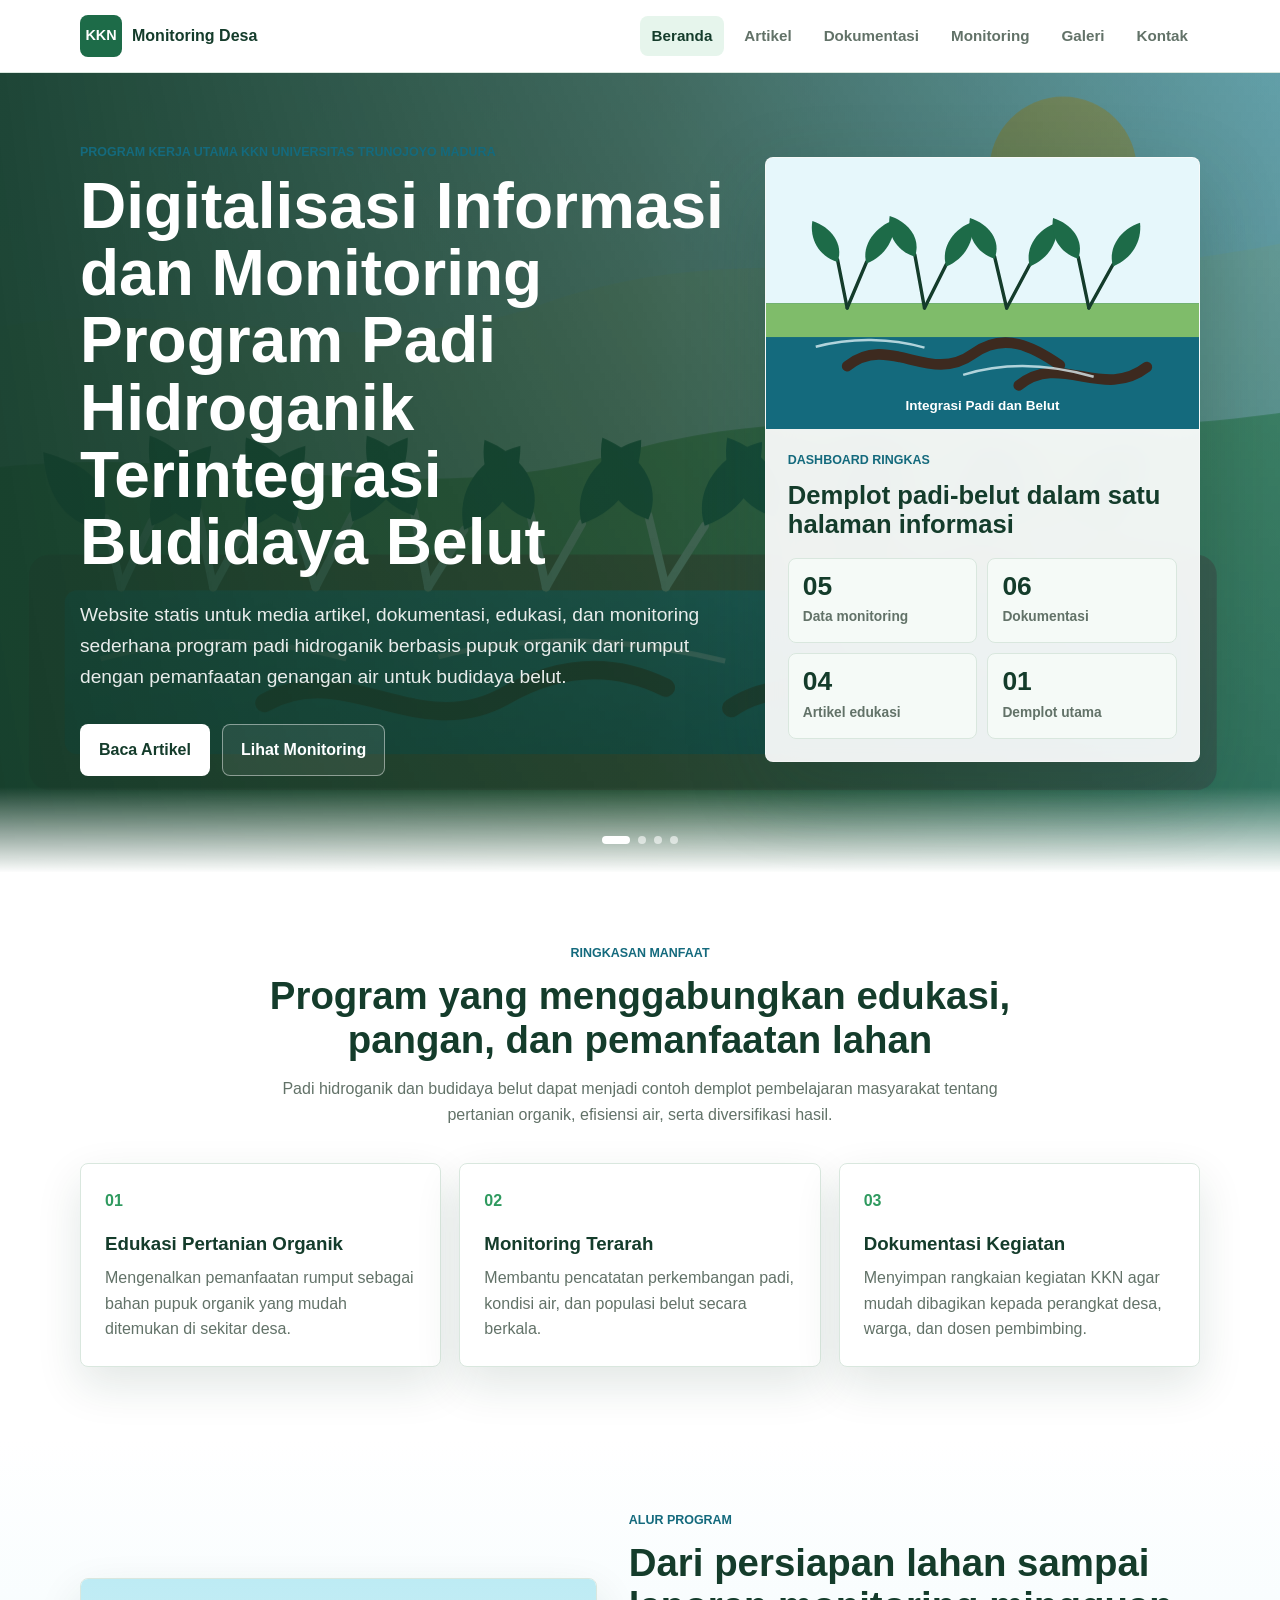
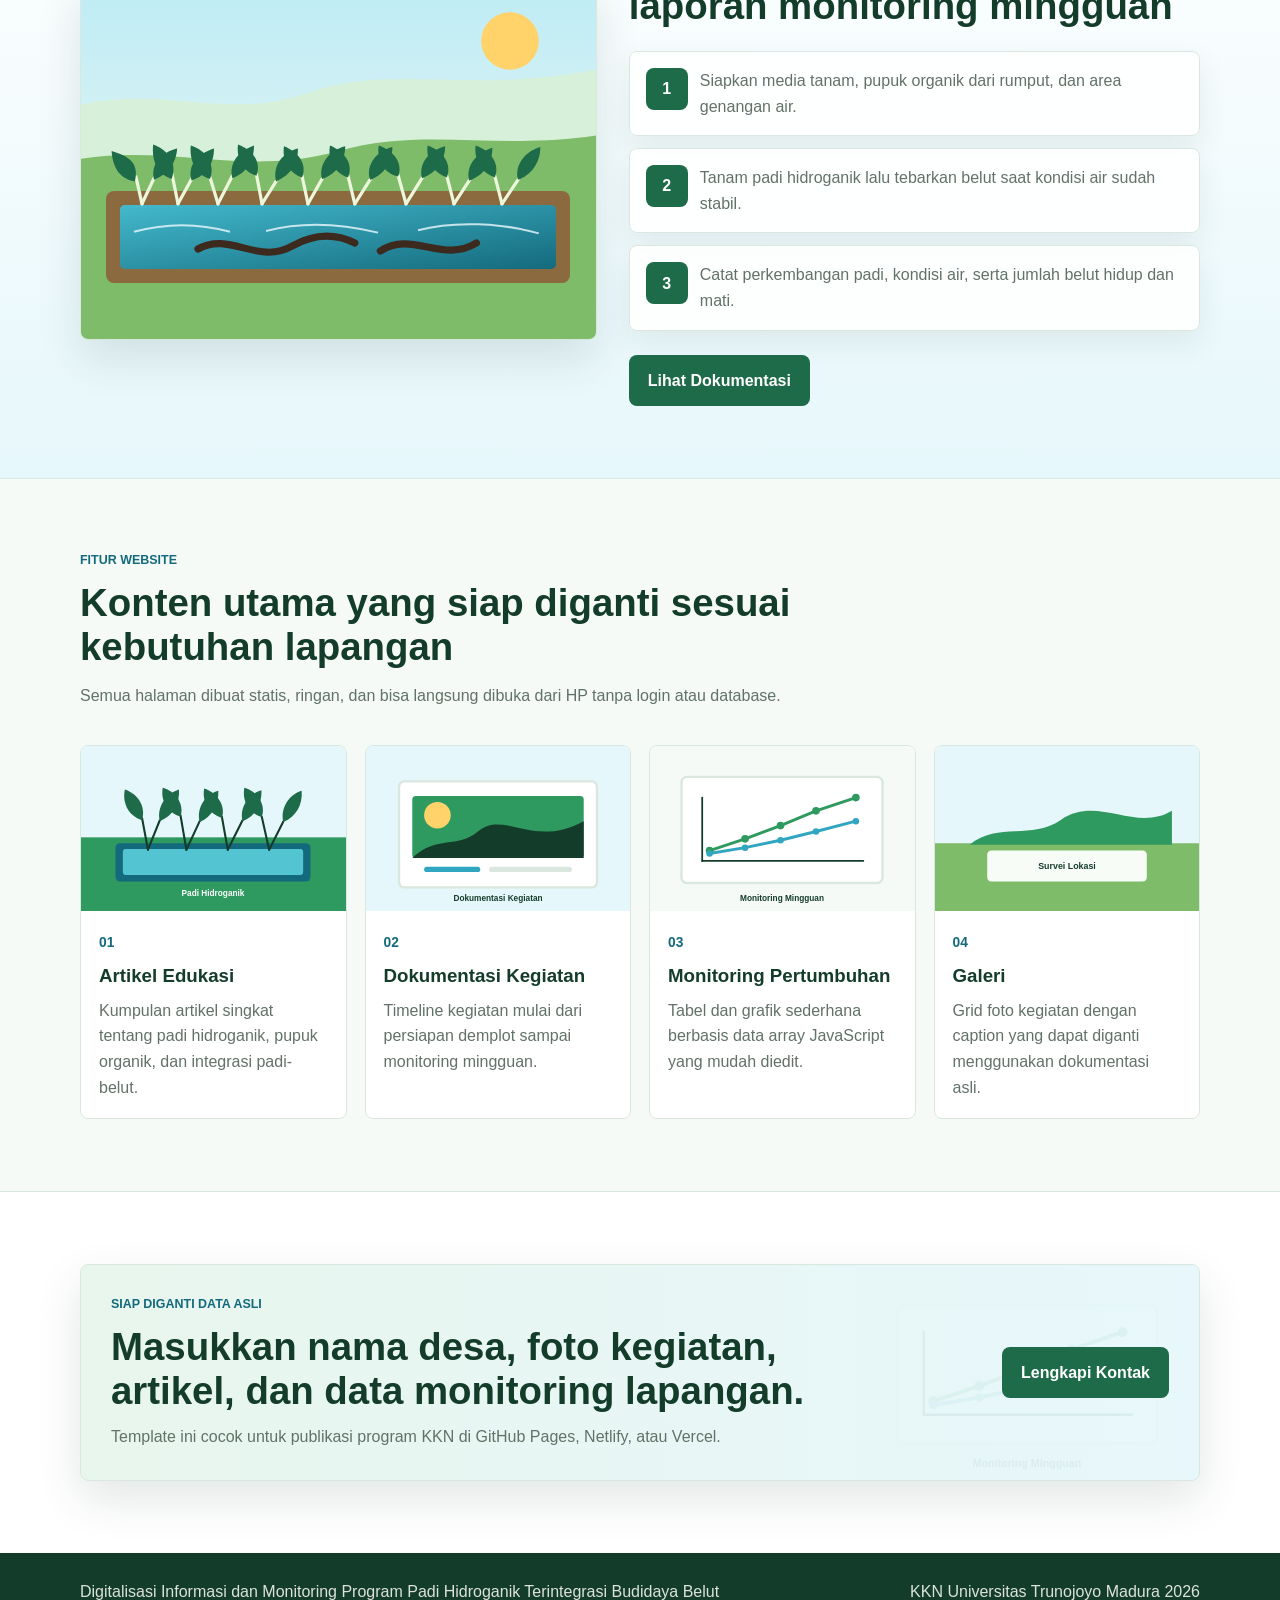
==== commit e4263ea9: "Update KKN university label" ====
--- a/index.html
+++ b/index.html
@@ -43,7 +43,7 @@
       <div class="container hero-layout">
         <div class="hero-content home-reveal">
           <!-- GANTI JUDUL PROGRAM DI SINI JIKA DIPERLUKAN -->
-          <p class="eyebrow">Program Kerja Utama KKN Teknik Informatika</p>
+          <p class="eyebrow">Program Kerja Utama KKN Universitas Trunojoyo Madura</p>
           <h1>Digitalisasi Informasi dan Monitoring Program Padi Hidroganik Terintegrasi Budidaya Belut</h1>
           <p class="hero-text">Website statis untuk media artikel, dokumentasi, edukasi, dan monitoring sederhana program padi hidroganik berbasis pupuk organik dari rumput dengan pemanfaatan genangan air untuk budidaya belut.</p>
           <div class="hero-actions" aria-label="Aksi utama">
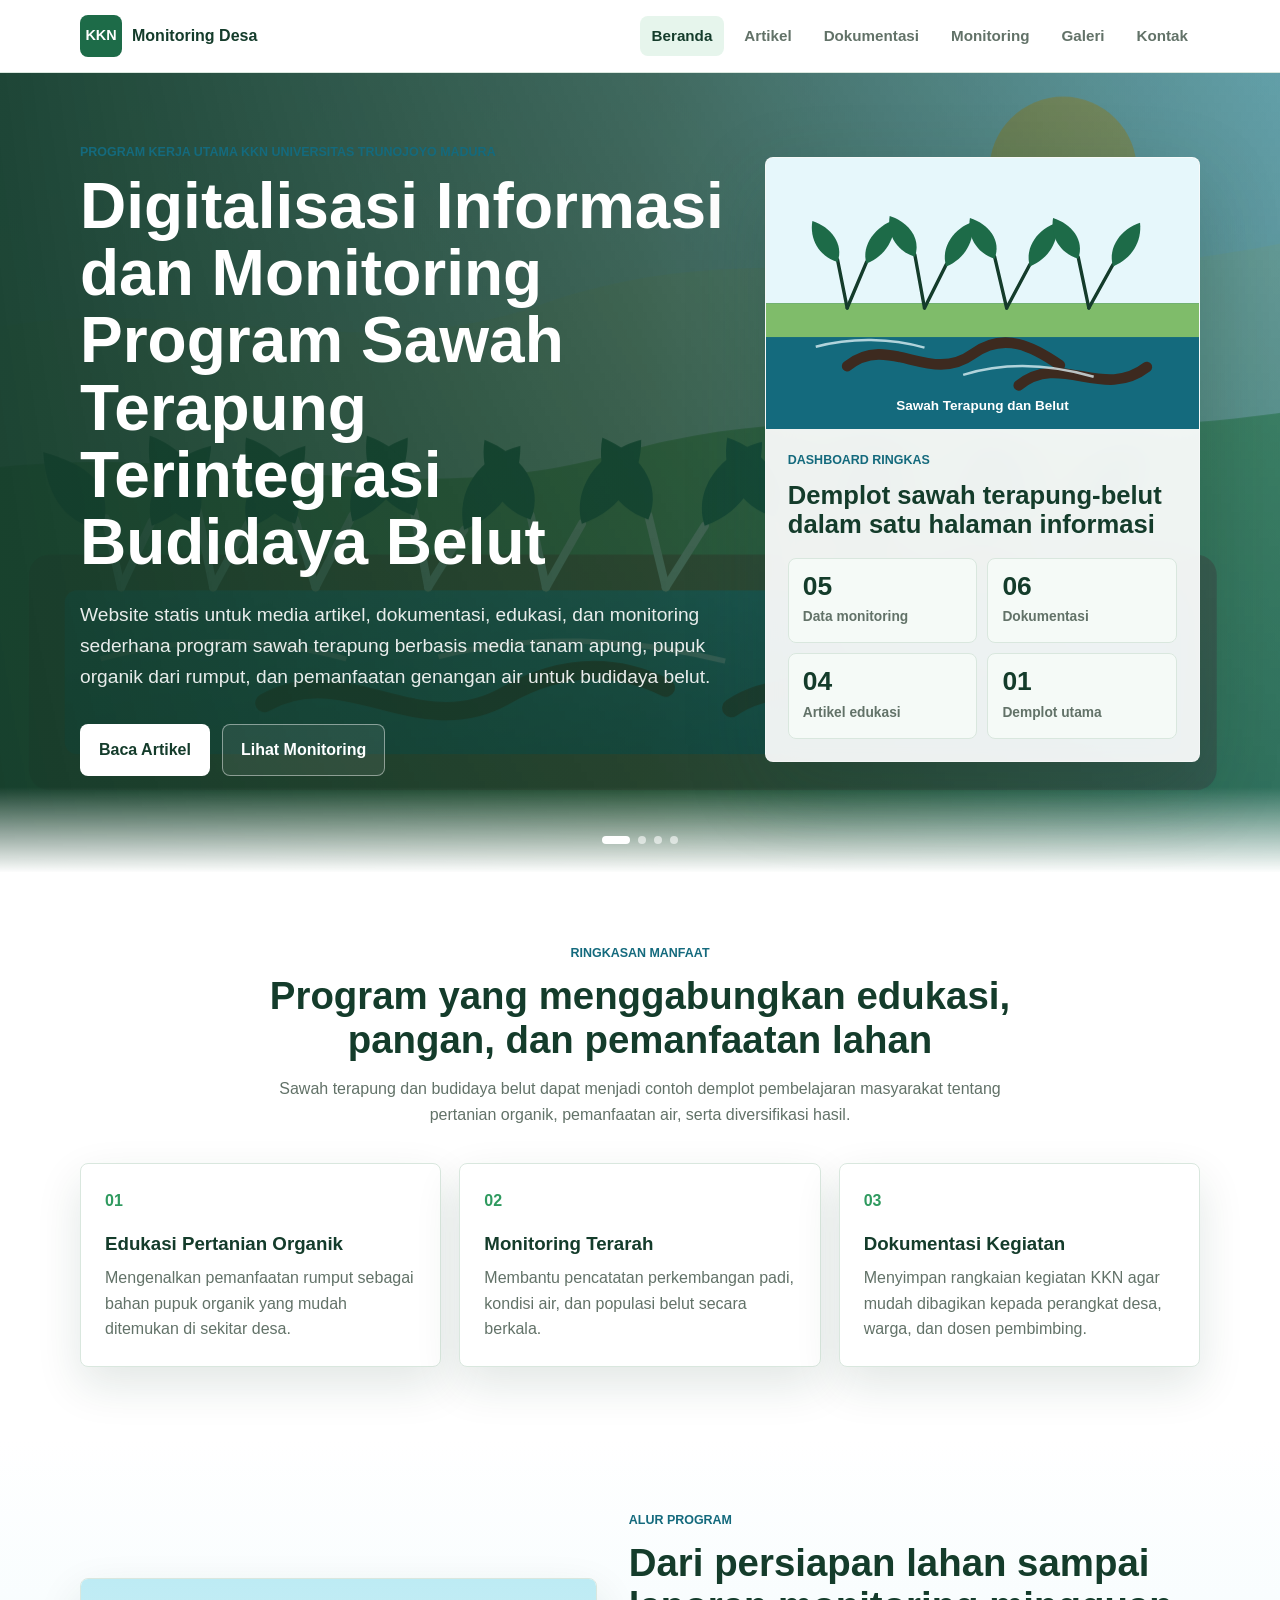
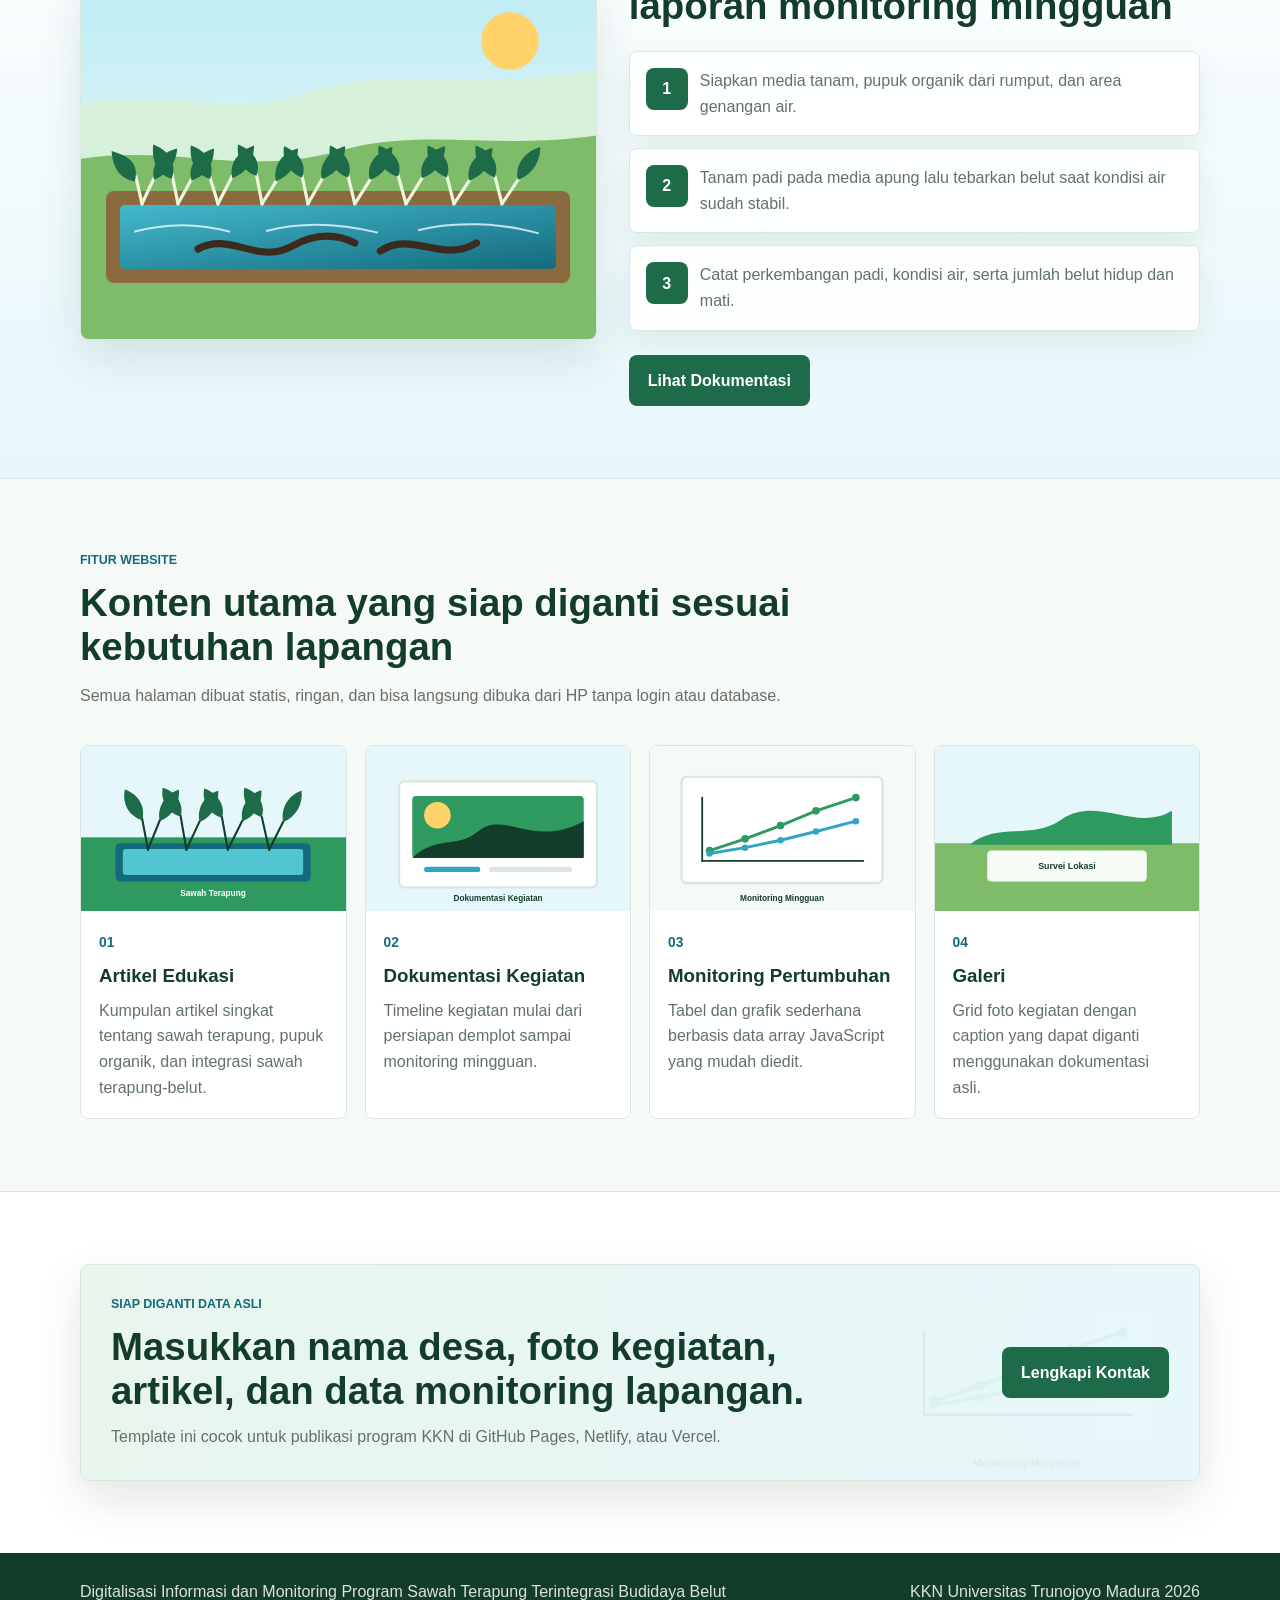
==== commit 2d2e57e0: "Update program theme to sawah terapung" ====
--- a/index.html
+++ b/index.html
@@ -3,8 +3,8 @@
 <head>
   <meta charset="UTF-8">
   <meta name="viewport" content="width=device-width, initial-scale=1.0">
-  <title>Beranda | Padi Hidroganik Terintegrasi Budidaya Belut</title>
-  <meta name="description" content="Template website statis KKN untuk artikel, dokumentasi, edukasi, dan monitoring program padi hidroganik terintegrasi budidaya belut.">
+  <title>Beranda | Sawah Terapung Terintegrasi Budidaya Belut</title>
+  <meta name="description" content="Template website statis KKN untuk artikel, dokumentasi, edukasi, dan monitoring program sawah terapung terintegrasi budidaya belut.">
   <link rel="stylesheet" href="assets/css/style.css">
 </head>
 <body data-page="beranda">
@@ -44,8 +44,8 @@
         <div class="hero-content home-reveal">
           <!-- GANTI JUDUL PROGRAM DI SINI JIKA DIPERLUKAN -->
           <p class="eyebrow">Program Kerja Utama KKN Universitas Trunojoyo Madura</p>
-          <h1>Digitalisasi Informasi dan Monitoring Program Padi Hidroganik Terintegrasi Budidaya Belut</h1>
-          <p class="hero-text">Website statis untuk media artikel, dokumentasi, edukasi, dan monitoring sederhana program padi hidroganik berbasis pupuk organik dari rumput dengan pemanfaatan genangan air untuk budidaya belut.</p>
+          <h1>Digitalisasi Informasi dan Monitoring Program Sawah Terapung Terintegrasi Budidaya Belut</h1>
+          <p class="hero-text">Website statis untuk media artikel, dokumentasi, edukasi, dan monitoring sederhana program sawah terapung berbasis media tanam apung, pupuk organik dari rumput, dan pemanfaatan genangan air untuk budidaya belut.</p>
           <div class="hero-actions" aria-label="Aksi utama">
             <a class="btn btn-primary" href="artikel.html">Baca Artikel</a>
             <a class="btn btn-secondary" href="monitoring.html">Lihat Monitoring</a>
@@ -53,10 +53,10 @@
         </div>
 
         <div class="hero-panel home-reveal" aria-label="Ringkasan program">
-          <img src="assets/img/placeholder-integrasi.svg" alt="Ilustrasi integrasi padi hidroganik dan budidaya belut">
+          <img src="assets/img/placeholder-integrasi.svg" alt="Ilustrasi integrasi sawah terapung dan budidaya belut">
           <div class="hero-panel-body">
             <p class="eyebrow">Dashboard Ringkas</p>
-            <h2>Demplot padi-belut dalam satu halaman informasi</h2>
+            <h2>Demplot sawah terapung-belut dalam satu halaman informasi</h2>
             <div class="hero-stat-grid">
               <div>
                 <strong>05</strong>
@@ -92,7 +92,7 @@
         <div class="section-heading home-reveal">
           <p class="eyebrow">Ringkasan Manfaat</p>
           <h2>Program yang menggabungkan edukasi, pangan, dan pemanfaatan lahan</h2>
-          <p>Padi hidroganik dan budidaya belut dapat menjadi contoh demplot pembelajaran masyarakat tentang pertanian organik, efisiensi air, serta diversifikasi hasil.</p>
+          <p>Sawah terapung dan budidaya belut dapat menjadi contoh demplot pembelajaran masyarakat tentang pertanian organik, pemanfaatan air, serta diversifikasi hasil.</p>
         </div>
 
         <div class="benefit-grid">
@@ -118,7 +118,7 @@
     <section class="section home-flow-section">
       <div class="container home-flow-layout">
         <div class="home-flow-media home-reveal">
-          <img src="assets/img/hero-demplot.svg" alt="Ilustrasi demplot padi hidroganik">
+          <img src="assets/img/hero-demplot.svg" alt="Ilustrasi demplot sawah terapung">
         </div>
         <div class="home-flow-content home-reveal">
           <p class="eyebrow">Alur Program</p>
@@ -130,7 +130,7 @@
             </div>
             <div>
               <span>2</span>
-              <p>Tanam padi hidroganik lalu tebarkan belut saat kondisi air sudah stabil.</p>
+              <p>Tanam padi pada media apung lalu tebarkan belut saat kondisi air sudah stabil.</p>
             </div>
             <div>
               <span>3</span>
@@ -152,11 +152,11 @@
 
         <div class="feature-grid">
           <a class="feature-card home-feature-card home-reveal" href="artikel.html">
-            <img src="assets/img/placeholder-hidroganik.svg" alt="Ilustrasi artikel edukasi padi hidroganik">
+            <img src="assets/img/placeholder-hidroganik.svg" alt="Ilustrasi artikel edukasi sawah terapung">
             <div>
               <span>01</span>
               <h3>Artikel Edukasi</h3>
-              <p>Kumpulan artikel singkat tentang padi hidroganik, pupuk organik, dan integrasi padi-belut.</p>
+              <p>Kumpulan artikel singkat tentang sawah terapung, pupuk organik, dan integrasi sawah terapung-belut.</p>
             </div>
           </a>
           <a class="feature-card home-feature-card home-reveal" href="dokumentasi.html">
@@ -204,7 +204,7 @@
   <footer class="site-footer">
     <div class="container footer-content">
       <!-- GANTI TAHUN KKN DI SINI -->
-      <p>Digitalisasi Informasi dan Monitoring Program Padi Hidroganik Terintegrasi Budidaya Belut</p>
+      <p>Digitalisasi Informasi dan Monitoring Program Sawah Terapung Terintegrasi Budidaya Belut</p>
       <p>KKN Universitas Trunojoyo Madura 2026</p>
     </div>
   </footer>
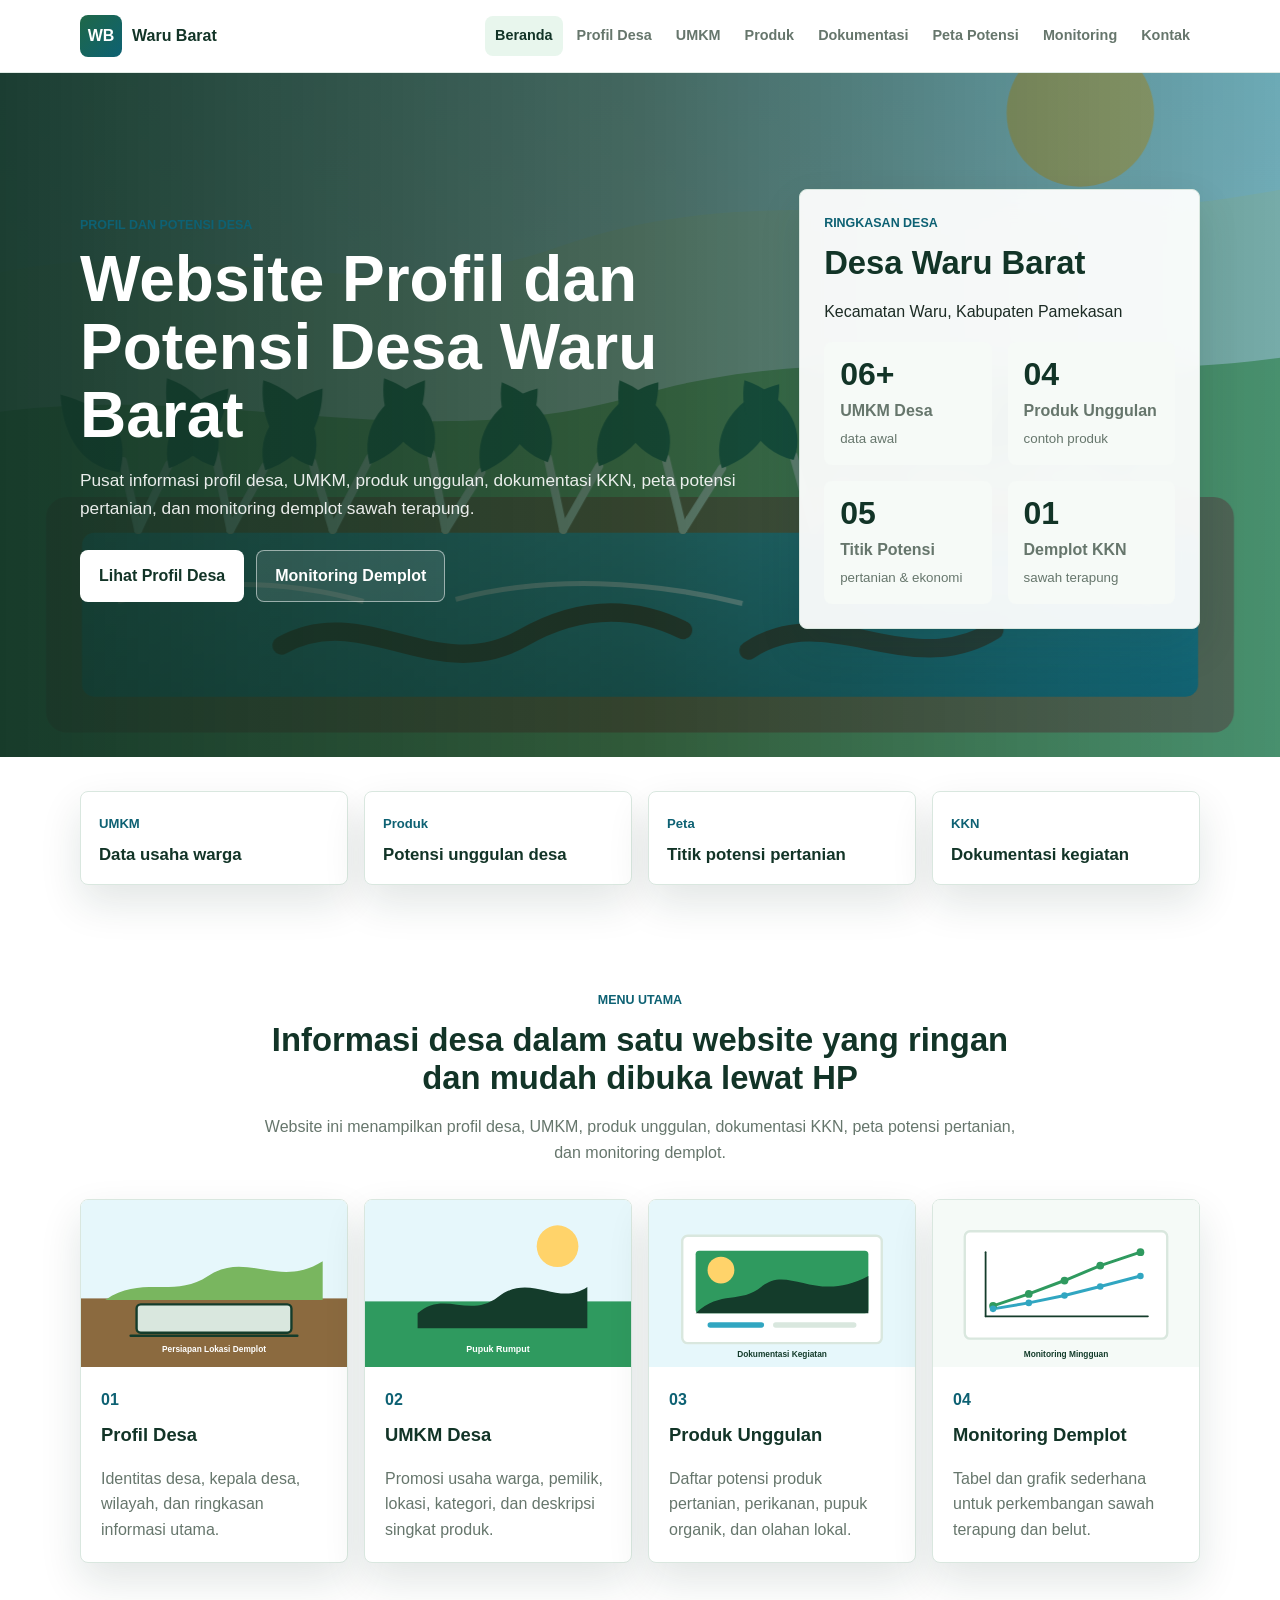
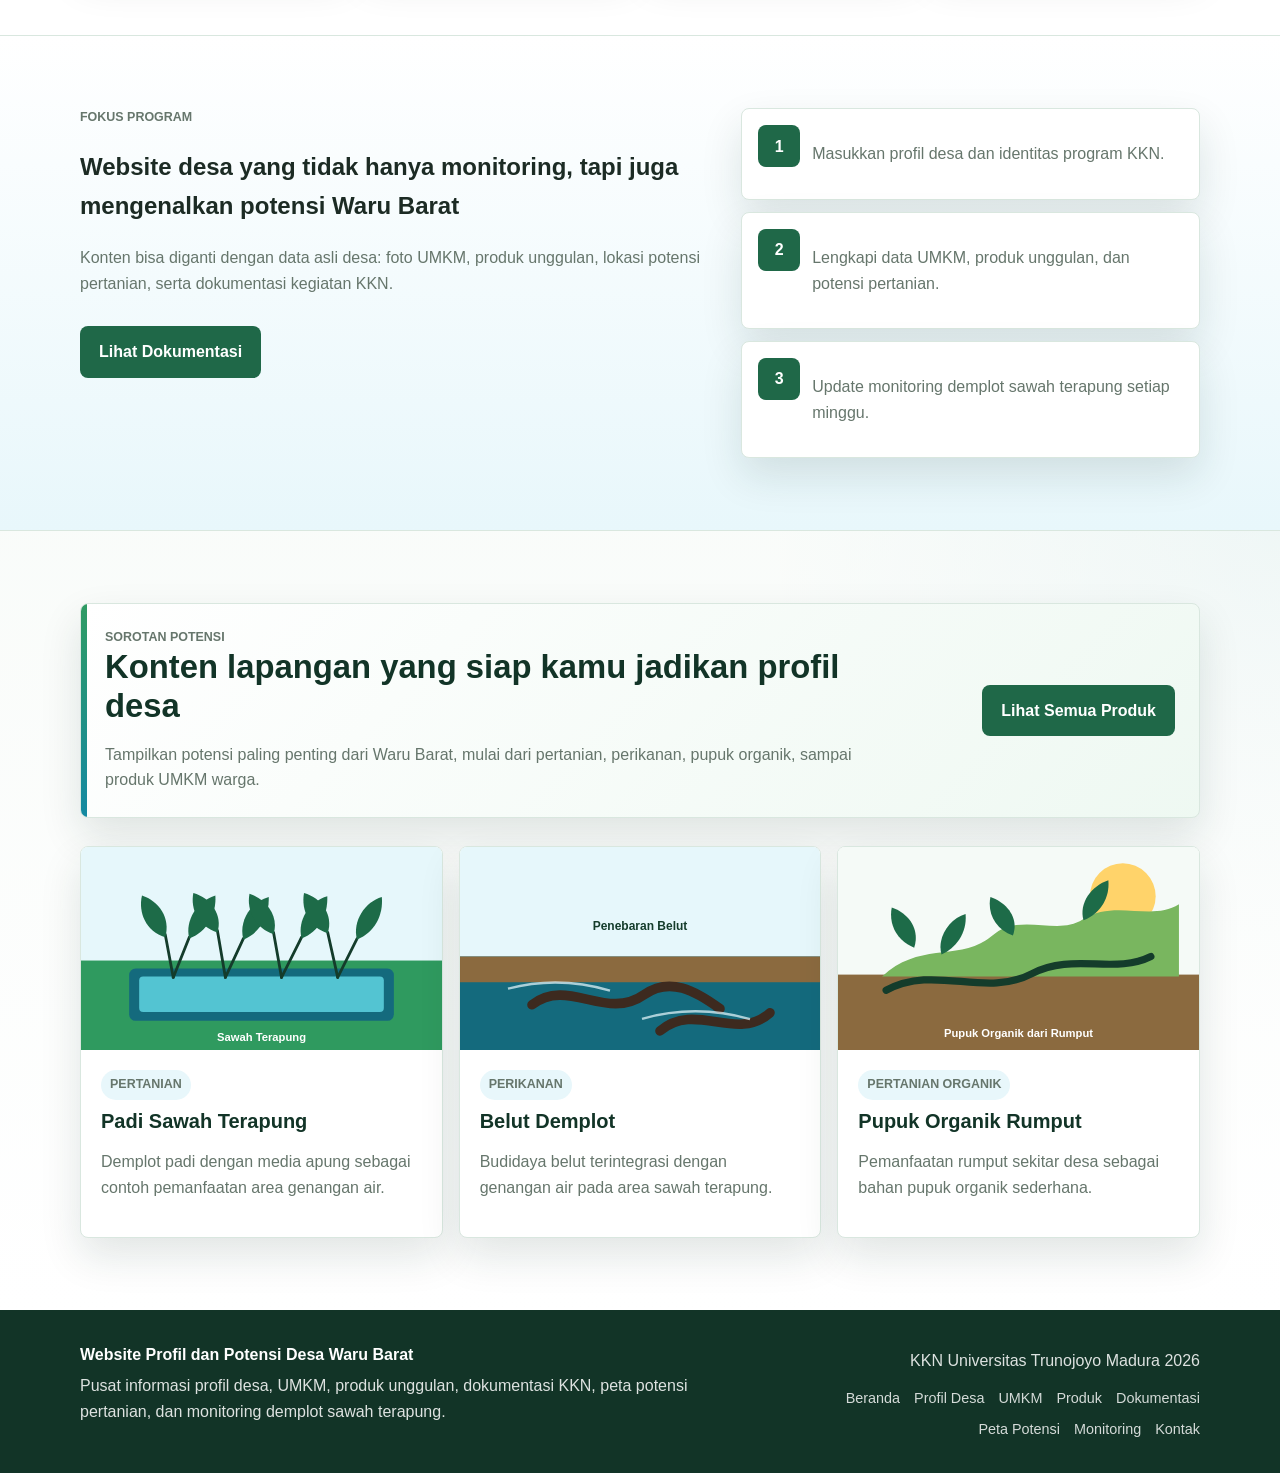
==== commit dc2e22fd: "Add static export for GitHub Pages" ====
--- a/index.html
+++ b/index.html
@@ -3,212 +3,247 @@
 <head>
   <meta charset="UTF-8">
   <meta name="viewport" content="width=device-width, initial-scale=1.0">
-  <title>Beranda | Sawah Terapung Terintegrasi Budidaya Belut</title>
-  <meta name="description" content="Template website statis KKN untuk artikel, dokumentasi, edukasi, dan monitoring program sawah terapung terintegrasi budidaya belut.">
-  <link rel="stylesheet" href="assets/css/style.css">
+  <title>Beranda | Waru Barat</title>
+  <meta name="description" content="Website profil, potensi desa, dokumentasi KKN, dan monitoring demplot sawah terapung Desa Waru Barat.">
+  <link rel="stylesheet" href="assets/css/desa.css">
 </head>
-<body data-page="beranda">
+<body class="page-beranda">
+  <a class="skip-link" href="#main-content">Lewati ke konten</a>
   <header class="site-header">
     <nav class="navbar container" aria-label="Navigasi utama">
       <a class="brand" href="index.html">
-        <span class="brand-mark">KKN</span>
-        <span>Monitoring Desa</span>
-      </a>
-      <button class="nav-toggle" type="button" aria-label="Buka menu navigasi" aria-expanded="false" aria-controls="primary-navigation">
+        <span class="brand-mark">WB</span>
+        <span>Waru Barat</span>
+      </a>
+      <button class="nav-toggle" type="button" aria-label="Buka menu" aria-expanded="false" aria-controls="main-menu">
         <span></span>
         <span></span>
         <span></span>
       </button>
-      <ul class="nav-links" id="primary-navigation">
-        <li><a href="index.html">Beranda</a></li>
-        <li><a href="artikel.html">Artikel</a></li>
-        <li><a href="dokumentasi.html">Dokumentasi</a></li>
-        <li><a href="monitoring.html">Monitoring</a></li>
-        <li><a href="galeri.html">Galeri</a></li>
-        <li><a href="kontak.html">Kontak</a></li>
-      </ul>
+      <ul class="nav-links" id="main-menu">
+                  <li>
+            <a class="active" href="index.html">
+              Beranda            </a>
+          </li>
+                  <li>
+            <a class="" href="profil.html">
+              Profil Desa            </a>
+          </li>
+                  <li>
+            <a class="" href="umkm.html">
+              UMKM            </a>
+          </li>
+                  <li>
+            <a class="" href="produk.html">
+              Produk            </a>
+          </li>
+                  <li>
+            <a class="" href="dokumentasi.html">
+              Dokumentasi            </a>
+          </li>
+                  <li>
+            <a class="" href="peta-potensi.html">
+              Peta Potensi            </a>
+          </li>
+                  <li>
+            <a class="" href="monitoring.html">
+              Monitoring            </a>
+          </li>
+                  <li>
+            <a class="" href="kontak.html">
+              Kontak            </a>
+          </li>
+              </ul>
     </nav>
   </header>
 
-  <main>
-    <section class="hero home-hero">
-      <!-- GANTI GAMBAR LATAR BERANDA DI SINI -->
-      <div class="hero-bg-slider" aria-hidden="true">
-        <span class="hero-bg-slide is-active" style="background-image: url('assets/img/hero-demplot.svg');"></span>
-        <span class="hero-bg-slide" style="background-image: url('assets/img/placeholder-integrasi.svg');"></span>
-        <span class="hero-bg-slide" style="background-image: url('assets/img/placeholder-hidroganik.svg');"></span>
-        <span class="hero-bg-slide" style="background-image: url('assets/img/placeholder-monitoring.svg');"></span>
-      </div>
-
-      <div class="container hero-layout">
-        <div class="hero-content home-reveal">
-          <!-- GANTI JUDUL PROGRAM DI SINI JIKA DIPERLUKAN -->
-          <p class="eyebrow">Program Kerja Utama KKN Universitas Trunojoyo Madura</p>
-          <h1>Digitalisasi Informasi dan Monitoring Program Sawah Terapung Terintegrasi Budidaya Belut</h1>
-          <p class="hero-text">Website statis untuk media artikel, dokumentasi, edukasi, dan monitoring sederhana program sawah terapung berbasis media tanam apung, pupuk organik dari rumput, dan pemanfaatan genangan air untuk budidaya belut.</p>
-          <div class="hero-actions" aria-label="Aksi utama">
-            <a class="btn btn-primary" href="artikel.html">Baca Artikel</a>
-            <a class="btn btn-secondary" href="monitoring.html">Lihat Monitoring</a>
-          </div>
-        </div>
-
-        <div class="hero-panel home-reveal" aria-label="Ringkasan program">
-          <img src="assets/img/placeholder-integrasi.svg" alt="Ilustrasi integrasi sawah terapung dan budidaya belut">
-          <div class="hero-panel-body">
-            <p class="eyebrow">Dashboard Ringkas</p>
-            <h2>Demplot sawah terapung-belut dalam satu halaman informasi</h2>
-            <div class="hero-stat-grid">
-              <div>
-                <strong>05</strong>
-                <span>Data monitoring</span>
+<main id="main-content">
+  <section class="hero">
+    <div class="hero-media" aria-hidden="true">
+      <span class="hero-slide is-active" style="background-image: url('assets/img/hero-demplot.svg');"></span>
+      <span class="hero-slide" style="background-image: url('assets/img/gallery-3.svg');"></span>
+      <span class="hero-slide" style="background-image: url('assets/img/doc-monitoring.svg');"></span>
+    </div>
+    <div class="container hero-grid">
+      <div class="hero-copy reveal-on-scroll">
+        <p class="eyebrow">Profil dan Potensi Desa</p>
+        <h1>Website Profil dan Potensi Desa Waru Barat</h1>
+        <p>Pusat informasi profil desa, UMKM, produk unggulan, dokumentasi KKN, peta potensi pertanian, dan monitoring demplot sawah terapung.</p>
+        <div class="hero-actions">
+          <a class="btn btn-primary" href="profil.html">Lihat Profil Desa</a>
+          <a class="btn btn-secondary" href="monitoring.html">Monitoring Demplot</a>
+        </div>
+      </div>
+      <aside class="hero-card reveal-on-scroll">
+        <p class="eyebrow">Ringkasan Desa</p>
+        <h2>Desa Waru Barat</h2>
+        <p>Kecamatan Waru, Kabupaten Pamekasan</p>
+        <div class="stat-grid">
+                      <div>
+              <strong>06+</strong>
+              <span>UMKM Desa</span>
+              <small>data awal</small>
+            </div>
+                      <div>
+              <strong>04</strong>
+              <span>Produk Unggulan</span>
+              <small>contoh produk</small>
+            </div>
+                      <div>
+              <strong>05</strong>
+              <span>Titik Potensi</span>
+              <small>pertanian &amp; ekonomi</small>
+            </div>
+                      <div>
+              <strong>01</strong>
+              <span>Demplot KKN</span>
+              <small>sawah terapung</small>
+            </div>
+                  </div>
+      </aside>
+    </div>
+  </section>
+
+  <section class="section section-compact">
+    <div class="container quick-grid">
+      <a class="quick-card reveal-on-scroll" href="umkm.html">
+        <span>UMKM</span>
+        <strong>Data usaha warga</strong>
+      </a>
+      <a class="quick-card reveal-on-scroll" href="produk.html">
+        <span>Produk</span>
+        <strong>Potensi unggulan desa</strong>
+      </a>
+      <a class="quick-card reveal-on-scroll" href="peta-potensi.html">
+        <span>Peta</span>
+        <strong>Titik potensi pertanian</strong>
+      </a>
+      <a class="quick-card reveal-on-scroll" href="dokumentasi.html">
+        <span>KKN</span>
+        <strong>Dokumentasi kegiatan</strong>
+      </a>
+    </div>
+  </section>
+
+  <section class="section">
+    <div class="container section-head">
+      <p class="eyebrow">Menu Utama</p>
+      <h2>Informasi desa dalam satu website yang ringan dan mudah dibuka lewat HP</h2>
+      <p>Website ini menampilkan profil desa, UMKM, produk unggulan, dokumentasi KKN, peta potensi pertanian, dan monitoring demplot.</p>
+    </div>
+    <div class="container feature-grid">
+      <a class="feature-card reveal-on-scroll" href="profil.html">
+        <img src="assets/img/doc-lokasi.svg" alt="Ilustrasi profil Desa Waru Barat">
+        <div>
+          <span>01</span>
+          <h3>Profil Desa</h3>
+          <p>Identitas desa, kepala desa, wilayah, dan ringkasan informasi utama.</p>
+        </div>
+      </a>
+      <a class="feature-card reveal-on-scroll" href="umkm.html">
+        <img src="assets/img/gallery-3.svg" alt="Ilustrasi UMKM Desa Waru Barat">
+        <div>
+          <span>02</span>
+          <h3>UMKM Desa</h3>
+          <p>Promosi usaha warga, pemilik, lokasi, kategori, dan deskripsi singkat produk.</p>
+        </div>
+      </a>
+      <a class="feature-card reveal-on-scroll" href="produk.html">
+        <img src="assets/img/placeholder-dokumentasi.svg" alt="Ilustrasi produk unggulan desa">
+        <div>
+          <span>03</span>
+          <h3>Produk Unggulan</h3>
+          <p>Daftar potensi produk pertanian, perikanan, pupuk organik, dan olahan lokal.</p>
+        </div>
+      </a>
+      <a class="feature-card reveal-on-scroll" href="monitoring.html">
+        <img src="assets/img/placeholder-monitoring.svg" alt="Ilustrasi monitoring demplot">
+        <div>
+          <span>04</span>
+          <h3>Monitoring Demplot</h3>
+          <p>Tabel dan grafik sederhana untuk perkembangan sawah terapung dan belut.</p>
+        </div>
+      </a>
+    </div>
+  </section>
+
+  <section class="section section-soft">
+    <div class="container split-layout">
+      <div class="section-copy reveal-on-scroll">
+        <p class="eyebrow">Fokus Program</p>
+        <h2>Website desa yang tidak hanya monitoring, tapi juga mengenalkan potensi Waru Barat</h2>
+        <p>Konten bisa diganti dengan data asli desa: foto UMKM, produk unggulan, lokasi potensi pertanian, serta dokumentasi kegiatan KKN.</p>
+        <a class="btn btn-primary dark" href="dokumentasi.html">Lihat Dokumentasi</a>
+      </div>
+      <div class="flow-list reveal-on-scroll">
+        <div><span>1</span><p>Masukkan profil desa dan identitas program KKN.</p></div>
+        <div><span>2</span><p>Lengkapi data UMKM, produk unggulan, dan potensi pertanian.</p></div>
+        <div><span>3</span><p>Update monitoring demplot sawah terapung setiap minggu.</p></div>
+      </div>
+    </div>
+  </section>
+
+  <section class="section section-showcase">
+    <div class="container section-intro reveal-on-scroll">
+      <div>
+        <p class="eyebrow">Sorotan Potensi</p>
+        <h2>Konten lapangan yang siap kamu jadikan profil desa</h2>
+        <p>Tampilkan potensi paling penting dari Waru Barat, mulai dari pertanian, perikanan, pupuk organik, sampai produk UMKM warga.</p>
+      </div>
+      <a class="btn btn-primary dark" href="produk.html">Lihat Semua Produk</a>
+    </div>
+    <div class="container card-grid">
+              <article class="data-card compact reveal-on-scroll">
+          <img src="assets/img/placeholder-sawah-terapung.svg" alt="Padi Sawah Terapung">
+          <div>
+            <p class="tag">Pertanian</p>
+            <h2>Padi Sawah Terapung</h2>
+            <p>Demplot padi dengan media apung sebagai contoh pemanfaatan area genangan air.</p>
+          </div>
+        </article>
+              <article class="data-card compact reveal-on-scroll">
+          <img src="assets/img/doc-belut.svg" alt="Belut Demplot">
+          <div>
+            <p class="tag">Perikanan</p>
+            <h2>Belut Demplot</h2>
+            <p>Budidaya belut terintegrasi dengan genangan air pada area sawah terapung.</p>
+          </div>
+        </article>
+              <article class="data-card compact reveal-on-scroll">
+          <img src="assets/img/placeholder-pupuk.svg" alt="Pupuk Organik Rumput">
+          <div>
+            <p class="tag">Pertanian Organik</p>
+            <h2>Pupuk Organik Rumput</h2>
+            <p>Pemanfaatan rumput sekitar desa sebagai bahan pupuk organik sederhana.</p>
+          </div>
+        </article>
+          </div>
+  </section>
+</main>
+
+  <footer class="site-footer">
+    <div class="container footer-layout">
+      <div>
+        <strong>Website Profil dan Potensi Desa Waru Barat</strong>
+        <p>Pusat informasi profil desa, UMKM, produk unggulan, dokumentasi KKN, peta potensi pertanian, dan monitoring demplot sawah terapung.</p>
+      </div>
+      <div class="footer-meta">
+        <p>KKN Universitas Trunojoyo Madura 2026</p>
+                  <nav class="footer-links" aria-label="Navigasi footer">
+                          <a href="index.html">Beranda</a>
+                          <a href="profil.html">Profil Desa</a>
+                          <a href="umkm.html">UMKM</a>
+                          <a href="produk.html">Produk</a>
+                          <a href="dokumentasi.html">Dokumentasi</a>
+                          <a href="peta-potensi.html">Peta Potensi</a>
+                          <a href="monitoring.html">Monitoring</a>
+                          <a href="kontak.html">Kontak</a>
+                      </nav>
               </div>
-              <div>
-                <strong>06</strong>
-                <span>Dokumentasi</span>
-              </div>
-              <div>
-                <strong>04</strong>
-                <span>Artikel edukasi</span>
-              </div>
-              <div>
-                <strong>01</strong>
-                <span>Demplot utama</span>
-              </div>
-            </div>
-          </div>
-        </div>
-      </div>
-
-      <div class="hero-slide-dots" aria-hidden="true">
-        <span class="is-active"></span>
-        <span></span>
-        <span></span>
-        <span></span>
-      </div>
-    </section>
-
-    <section class="section home-summary">
-      <div class="container">
-        <div class="section-heading home-reveal">
-          <p class="eyebrow">Ringkasan Manfaat</p>
-          <h2>Program yang menggabungkan edukasi, pangan, dan pemanfaatan lahan</h2>
-          <p>Sawah terapung dan budidaya belut dapat menjadi contoh demplot pembelajaran masyarakat tentang pertanian organik, pemanfaatan air, serta diversifikasi hasil.</p>
-        </div>
-
-        <div class="benefit-grid">
-          <article class="info-card home-benefit-card home-reveal">
-            <span class="card-number">01</span>
-            <h3>Edukasi Pertanian Organik</h3>
-            <p>Mengenalkan pemanfaatan rumput sebagai bahan pupuk organik yang mudah ditemukan di sekitar desa.</p>
-          </article>
-          <article class="info-card home-benefit-card home-reveal">
-            <span class="card-number">02</span>
-            <h3>Monitoring Terarah</h3>
-            <p>Membantu pencatatan perkembangan padi, kondisi air, dan populasi belut secara berkala.</p>
-          </article>
-          <article class="info-card home-benefit-card home-reveal">
-            <span class="card-number">03</span>
-            <h3>Dokumentasi Kegiatan</h3>
-            <p>Menyimpan rangkaian kegiatan KKN agar mudah dibagikan kepada perangkat desa, warga, dan dosen pembimbing.</p>
-          </article>
-        </div>
-      </div>
-    </section>
-
-    <section class="section home-flow-section">
-      <div class="container home-flow-layout">
-        <div class="home-flow-media home-reveal">
-          <img src="assets/img/hero-demplot.svg" alt="Ilustrasi demplot sawah terapung">
-        </div>
-        <div class="home-flow-content home-reveal">
-          <p class="eyebrow">Alur Program</p>
-          <h2>Dari persiapan lahan sampai laporan monitoring mingguan</h2>
-          <div class="flow-list">
-            <div>
-              <span>1</span>
-              <p>Siapkan media tanam, pupuk organik dari rumput, dan area genangan air.</p>
-            </div>
-            <div>
-              <span>2</span>
-              <p>Tanam padi pada media apung lalu tebarkan belut saat kondisi air sudah stabil.</p>
-            </div>
-            <div>
-              <span>3</span>
-              <p>Catat perkembangan padi, kondisi air, serta jumlah belut hidup dan mati.</p>
-            </div>
-          </div>
-          <a class="btn btn-primary home-flow-button" href="dokumentasi.html">Lihat Dokumentasi</a>
-        </div>
-      </div>
-    </section>
-
-    <section class="section section-soft home-feature-section">
-      <div class="container">
-        <div class="section-heading section-heading-left home-reveal">
-          <p class="eyebrow">Fitur Website</p>
-          <h2>Konten utama yang siap diganti sesuai kebutuhan lapangan</h2>
-          <p>Semua halaman dibuat statis, ringan, dan bisa langsung dibuka dari HP tanpa login atau database.</p>
-        </div>
-
-        <div class="feature-grid">
-          <a class="feature-card home-feature-card home-reveal" href="artikel.html">
-            <img src="assets/img/placeholder-hidroganik.svg" alt="Ilustrasi artikel edukasi sawah terapung">
-            <div>
-              <span>01</span>
-              <h3>Artikel Edukasi</h3>
-              <p>Kumpulan artikel singkat tentang sawah terapung, pupuk organik, dan integrasi sawah terapung-belut.</p>
-            </div>
-          </a>
-          <a class="feature-card home-feature-card home-reveal" href="dokumentasi.html">
-            <img src="assets/img/placeholder-dokumentasi.svg" alt="Ilustrasi dokumentasi kegiatan KKN">
-            <div>
-              <span>02</span>
-              <h3>Dokumentasi Kegiatan</h3>
-              <p>Timeline kegiatan mulai dari persiapan demplot sampai monitoring mingguan.</p>
-            </div>
-          </a>
-          <a class="feature-card home-feature-card home-reveal" href="monitoring.html">
-            <img src="assets/img/placeholder-monitoring.svg" alt="Ilustrasi grafik monitoring tanaman padi">
-            <div>
-              <span>03</span>
-              <h3>Monitoring Pertumbuhan</h3>
-              <p>Tabel dan grafik sederhana berbasis data array JavaScript yang mudah diedit.</p>
-            </div>
-          </a>
-          <a class="feature-card home-feature-card home-reveal" href="galeri.html">
-            <img src="assets/img/gallery-1.svg" alt="Ilustrasi galeri kegiatan program KKN">
-            <div>
-              <span>04</span>
-              <h3>Galeri</h3>
-              <p>Grid foto kegiatan dengan caption yang dapat diganti menggunakan dokumentasi asli.</p>
-            </div>
-          </a>
-        </div>
-      </div>
-    </section>
-
-    <section class="section home-cta-section">
-      <div class="container">
-        <div class="home-cta home-reveal">
-          <div>
-            <p class="eyebrow">Siap Diganti Data Asli</p>
-            <h2>Masukkan nama desa, foto kegiatan, artikel, dan data monitoring lapangan.</h2>
-            <p>Template ini cocok untuk publikasi program KKN di GitHub Pages, Netlify, atau Vercel.</p>
-          </div>
-          <a class="btn btn-primary" href="kontak.html">Lengkapi Kontak</a>
-        </div>
-      </div>
-    </section>
-  </main>
-
-  <footer class="site-footer">
-    <div class="container footer-content">
-      <!-- GANTI TAHUN KKN DI SINI -->
-      <p>Digitalisasi Informasi dan Monitoring Program Sawah Terapung Terintegrasi Budidaya Belut</p>
-      <p>KKN Universitas Trunojoyo Madura 2026</p>
     </div>
   </footer>
 
-  <script src="assets/js/script.js"></script>
+  <div class="toast" role="status" aria-live="polite"></div>
+  <script src="assets/js/desa.js"></script>
 </body>
 </html>
--- a/assets/css/desa.css
+++ b/assets/css/desa.css
@@ -0,0 +1,1363 @@
+:root {
+  --green-950: #123427;
+  --green-800: #1f6848;
+  --green-600: #2f9b63;
+  --green-100: #e8f6ed;
+  --water-800: #0d6173;
+  --water-600: #1489a2;
+  --water-100: #e8f7fb;
+  --rice-100: #fbf7e8;
+  --ink: #1c2b24;
+  --muted: #66766c;
+  --line: #d9e7df;
+  --soft: #f6faf7;
+  --white: #ffffff;
+  --shadow: 0 18px 42px rgba(18, 52, 39, 0.12);
+  --shadow-hover: 0 24px 56px rgba(18, 52, 39, 0.16);
+  --radius: 8px;
+}
+
+* {
+  box-sizing: border-box;
+}
+
+html {
+  scroll-behavior: smooth;
+}
+
+body {
+  margin: 0;
+  overflow-x: hidden;
+  color: var(--ink);
+  background: var(--white);
+  font-family: Arial, Helvetica, sans-serif;
+  line-height: 1.6;
+  letter-spacing: 0;
+}
+
+img {
+  display: block;
+  max-width: 100%;
+}
+
+a {
+  color: inherit;
+  text-decoration: none;
+}
+
+button,
+input,
+textarea {
+  font: inherit;
+}
+
+code {
+  padding: 2px 6px;
+  border-radius: 6px;
+  background: var(--green-100);
+  color: var(--green-950);
+  font-weight: 800;
+}
+
+.page-header code,
+.hero code {
+  background: rgba(255, 255, 255, 0.18);
+  color: var(--white);
+}
+
+.container {
+  width: min(1120px, calc(100% - 32px));
+  margin: 0 auto;
+}
+
+.skip-link {
+  position: fixed;
+  left: 12px;
+  top: 12px;
+  z-index: 100;
+  padding: 10px 14px;
+  border-radius: var(--radius);
+  background: var(--green-950);
+  color: var(--white);
+  transform: translateY(-140%);
+}
+
+.skip-link:focus {
+  transform: translateY(0);
+}
+
+.site-header {
+  position: sticky;
+  top: 0;
+  z-index: 50;
+  border-bottom: 1px solid rgba(217, 231, 223, 0.8);
+  background: rgba(255, 255, 255, 0.94);
+  backdrop-filter: blur(14px);
+  transition: box-shadow 0.2s ease;
+}
+
+.site-header.is-scrolled {
+  box-shadow: 0 12px 28px rgba(18, 52, 39, 0.08);
+}
+
+.navbar {
+  min-height: 72px;
+  display: flex;
+  align-items: center;
+  justify-content: space-between;
+  gap: 18px;
+}
+
+.brand {
+  display: inline-flex;
+  align-items: center;
+  min-width: 0;
+  gap: 10px;
+  color: var(--green-950);
+  font-weight: 900;
+}
+
+.brand-mark {
+  display: grid;
+  flex: 0 0 auto;
+  place-items: center;
+  width: 42px;
+  height: 42px;
+  border-radius: var(--radius);
+  background: linear-gradient(135deg, var(--green-800), var(--water-800));
+  color: var(--white);
+}
+
+.nav-links {
+  display: flex;
+  align-items: center;
+  gap: 4px;
+  margin: 0;
+  padding: 0;
+  list-style: none;
+}
+
+.nav-links a {
+  display: inline-flex;
+  align-items: center;
+  min-height: 40px;
+  padding: 8px 10px;
+  border-radius: var(--radius);
+  color: var(--muted);
+  font-size: 0.9rem;
+  font-weight: 800;
+}
+
+.nav-links a:hover,
+.nav-links a.active {
+  color: var(--green-950);
+  background: var(--green-100);
+}
+
+.nav-toggle {
+  display: none;
+  flex: 0 0 auto;
+  width: 44px;
+  height: 44px;
+  border: 1px solid var(--line);
+  border-radius: var(--radius);
+  background: var(--white);
+}
+
+.nav-toggle span {
+  display: block;
+  width: 20px;
+  height: 2px;
+  margin: 4px auto;
+  background: var(--green-950);
+}
+
+.hero {
+  position: relative;
+  overflow: hidden;
+  color: var(--white);
+  background: var(--green-950);
+}
+
+.hero::after {
+  content: "";
+  position: absolute;
+  inset: 0;
+  z-index: 1;
+  background: linear-gradient(90deg, rgba(18, 52, 39, 0.95), rgba(18, 52, 39, 0.72), rgba(13, 97, 115, 0.48));
+}
+
+.hero-media,
+.hero-slide {
+  position: absolute;
+  inset: 0;
+}
+
+.hero-slide {
+  background-position: center;
+  background-size: cover;
+  opacity: 0;
+  transform: scale(1.04);
+  transition: opacity 1s ease;
+}
+
+.hero-slide.is-active {
+  opacity: 1;
+  animation: slowZoom 7s linear both;
+}
+
+.hero-grid {
+  position: relative;
+  z-index: 2;
+  display: grid;
+  grid-template-columns: minmax(0, 1fr) minmax(320px, 0.58fr);
+  gap: 28px;
+  align-items: center;
+  min-height: 76vh;
+  padding: 76px 0 88px;
+}
+
+.hero-copy h1,
+.page-header h1 {
+  max-width: 920px;
+  margin: 0;
+  font-size: 4rem;
+  line-height: 1.06;
+}
+
+.hero-copy p:not(.eyebrow),
+.page-header p {
+  max-width: 760px;
+  color: rgba(255, 255, 255, 0.9);
+  font-size: 1.08rem;
+}
+
+.hero-actions,
+.page-actions,
+.button-row {
+  display: flex;
+  flex-wrap: wrap;
+  gap: 12px;
+}
+
+.hero-actions {
+  margin-top: 28px;
+}
+
+.hero-card,
+.content-panel,
+.data-card,
+.timeline-card,
+.potential-item,
+.contact-card,
+.qr-panel,
+.chart-card,
+.table-card,
+.quick-card,
+.stat-card,
+.info-banner,
+.product-highlight,
+.section-intro,
+.cta-band,
+.gallery-card {
+  border: 1px solid var(--line);
+  border-radius: var(--radius);
+  background: var(--white);
+  box-shadow: var(--shadow);
+}
+
+.hero-card {
+  padding: 24px;
+  color: var(--ink);
+  background: rgba(255, 255, 255, 0.94);
+  backdrop-filter: blur(14px);
+}
+
+.hero-card h2,
+.content-panel h2,
+.data-card h2,
+.timeline-card h2,
+.potential-item h2,
+.contact-card h2,
+.chart-card h2,
+.table-card h2,
+.info-banner h2,
+.product-highlight h2,
+.section-intro h2,
+.cta-band h2,
+.section-head h2 {
+  margin: 0 0 12px;
+  color: var(--green-950);
+  font-size: 2.05rem;
+  line-height: 1.18;
+}
+
+.data-card h2,
+.timeline-card h2,
+.potential-item h2,
+.contact-card h2 {
+  font-size: 1.25rem;
+}
+
+.section-head p:not(.eyebrow),
+.section-copy p,
+.content-panel p,
+.data-card p,
+.timeline-card p,
+.potential-item p,
+.contact-card p,
+.qr-panel p,
+.info-banner p,
+.product-highlight p,
+.section-intro p,
+.cta-band p,
+.flow-list p {
+  color: var(--muted);
+}
+
+.btn {
+  display: inline-flex;
+  align-items: center;
+  justify-content: center;
+  min-height: 48px;
+  padding: 12px 18px;
+  border: 1px solid transparent;
+  border-radius: var(--radius);
+  cursor: pointer;
+  font-weight: 900;
+  text-align: center;
+  transition: transform 0.2s ease, background 0.2s ease, border-color 0.2s ease;
+}
+
+.btn-primary {
+  background: var(--white);
+  color: var(--green-950);
+}
+
+.btn-primary.dark {
+  background: var(--green-800);
+  color: var(--white);
+}
+
+.btn-secondary {
+  border-color: rgba(255, 255, 255, 0.52);
+  background: rgba(255, 255, 255, 0.1);
+  color: var(--white);
+}
+
+.btn-ghost {
+  border-color: var(--line);
+  background: var(--white);
+  color: var(--green-950);
+}
+
+.btn.full {
+  width: 100%;
+}
+
+.btn:hover {
+  transform: translateY(-1px);
+}
+
+.section {
+  padding: 72px 0;
+}
+
+.section-compact {
+  padding: 34px 0;
+}
+
+.section-soft {
+  border-top: 1px solid var(--line);
+  border-bottom: 1px solid var(--line);
+  background: linear-gradient(180deg, var(--white), var(--water-100));
+}
+
+.section-showcase {
+  background:
+    linear-gradient(180deg, rgba(246, 250, 247, 0.65), var(--white)),
+    radial-gradient(circle at top right, rgba(20, 137, 162, 0.12), transparent 34%);
+}
+
+.section-head {
+  max-width: 780px;
+  margin: 0 auto 34px;
+  text-align: center;
+}
+
+.section-head.left {
+  margin-left: 0;
+  text-align: left;
+}
+
+.eyebrow,
+.meta,
+.tag {
+  margin: 0 0 10px;
+  color: var(--water-800);
+  font-size: 0.78rem;
+  font-weight: 900;
+  text-transform: uppercase;
+  letter-spacing: 0;
+}
+
+.tag {
+  display: inline-flex;
+  align-items: center;
+  min-height: 28px;
+  padding: 5px 9px;
+  border-radius: 999px;
+  background: var(--water-100);
+}
+
+.stat-grid,
+.stat-strip,
+.monitor-summary,
+.quick-grid,
+.feature-grid,
+.card-grid,
+.gallery-grid,
+.contact-grid {
+  display: grid;
+  gap: 16px;
+}
+
+.stat-grid {
+  grid-template-columns: repeat(2, minmax(0, 1fr));
+  margin-top: 18px;
+}
+
+.stat-grid div,
+.stat-card,
+.monitor-summary article {
+  padding: 16px;
+  border-radius: var(--radius);
+  background: var(--soft);
+}
+
+.stat-grid strong,
+.stat-card strong,
+.monitor-summary strong,
+.highlight-number strong {
+  display: block;
+  color: var(--green-950);
+  font-size: 2rem;
+  line-height: 1;
+}
+
+.stat-grid span,
+.stat-card span,
+.monitor-summary p,
+.highlight-number span {
+  display: block;
+  margin: 8px 0 0;
+  color: var(--muted);
+  font-weight: 800;
+}
+
+.stat-grid small,
+.stat-card small,
+.monitor-summary small {
+  display: block;
+  margin-top: 4px;
+  color: var(--muted);
+}
+
+.stat-strip {
+  grid-template-columns: repeat(4, minmax(0, 1fr));
+}
+
+.quick-grid {
+  grid-template-columns: repeat(4, minmax(0, 1fr));
+}
+
+.quick-card {
+  padding: 18px;
+  transition: transform 0.2s ease, box-shadow 0.2s ease;
+}
+
+.quick-card span {
+  display: inline-flex;
+  margin-bottom: 10px;
+  color: var(--water-800);
+  font-size: 0.82rem;
+  font-weight: 900;
+}
+
+.quick-card strong {
+  display: block;
+  color: var(--green-950);
+  font-size: 1.05rem;
+  line-height: 1.3;
+}
+
+.feature-grid {
+  grid-template-columns: repeat(4, minmax(0, 1fr));
+}
+
+.card-grid {
+  grid-template-columns: repeat(3, minmax(0, 1fr));
+}
+
+.gallery-grid {
+  grid-template-columns: repeat(3, minmax(0, 1fr));
+}
+
+.feature-card,
+.data-card,
+.gallery-card {
+  overflow: hidden;
+  transition: transform 0.2s ease, box-shadow 0.2s ease;
+}
+
+.feature-card {
+  border: 1px solid var(--line);
+  border-radius: var(--radius);
+  background: var(--white);
+  box-shadow: var(--shadow);
+}
+
+.feature-card:hover,
+.data-card:hover,
+.contact-card:hover,
+.quick-card:hover,
+.gallery-card:hover {
+  transform: translateY(-4px);
+  box-shadow: var(--shadow-hover);
+}
+
+.feature-card img,
+.data-card img,
+.timeline-card img,
+.gallery-card img {
+  width: 100%;
+  aspect-ratio: 16 / 10;
+  object-fit: cover;
+  background: var(--soft);
+}
+
+.feature-card div,
+.data-card div,
+.content-panel {
+  padding: 20px;
+}
+
+.feature-card span {
+  color: var(--water-800);
+  font-weight: 900;
+}
+
+.feature-card h3 {
+  margin: 8px 0;
+  color: var(--green-950);
+  font-size: 1.15rem;
+}
+
+.feature-card p {
+  margin-bottom: 0;
+  color: var(--muted);
+}
+
+.data-card.compact img {
+  aspect-ratio: 16 / 9;
+}
+
+.gallery-card {
+  margin: 0;
+}
+
+.gallery-card figcaption {
+  padding: 14px 16px 16px;
+  color: var(--green-950);
+  font-weight: 800;
+}
+
+.split-layout,
+.contact-layout,
+.map-layout {
+  display: grid;
+  grid-template-columns: minmax(0, 1fr) minmax(320px, 0.72fr);
+  gap: 24px;
+  align-items: start;
+}
+
+.section-copy {
+  max-width: 680px;
+}
+
+.section-copy .btn {
+  margin-top: 14px;
+}
+
+.flow-list {
+  display: grid;
+  gap: 12px;
+}
+
+.flow-list div {
+  display: grid;
+  grid-template-columns: 42px 1fr;
+  gap: 12px;
+  padding: 16px;
+  border: 1px solid var(--line);
+  border-radius: var(--radius);
+  background: var(--white);
+  box-shadow: var(--shadow);
+}
+
+.flow-list span {
+  display: grid;
+  place-items: center;
+  width: 42px;
+  height: 42px;
+  border-radius: var(--radius);
+  background: var(--green-800);
+  color: var(--white);
+  font-weight: 900;
+}
+
+.page-header {
+  padding: 72px 0;
+  color: var(--white);
+  background:
+    linear-gradient(90deg, rgba(18, 52, 39, 0.94), rgba(13, 97, 115, 0.64)),
+    url("../img/hero-demplot.svg") center / cover no-repeat;
+}
+
+.page-header-inner {
+  display: grid;
+  grid-template-columns: minmax(0, 1fr) auto;
+  gap: 24px;
+  align-items: end;
+}
+
+.info-banner,
+.product-highlight,
+.cta-band {
+  display: grid;
+  grid-template-columns: minmax(0, 1fr) auto;
+  gap: 22px;
+  align-items: center;
+  padding: 22px;
+}
+
+.section-intro {
+  position: relative;
+  display: grid;
+  grid-template-columns: minmax(0, 1fr) auto;
+  gap: 22px;
+  align-items: center;
+  margin-bottom: 28px;
+  padding: 24px;
+  overflow: hidden;
+  background:
+    linear-gradient(135deg, rgba(255, 255, 255, 0.98), rgba(232, 246, 237, 0.72)),
+    var(--white);
+}
+
+.section-intro::before {
+  content: "";
+  position: absolute;
+  left: 0;
+  top: 0;
+  bottom: 0;
+  width: 6px;
+  background: linear-gradient(180deg, var(--green-600), var(--water-600));
+}
+
+.section-intro.compact {
+  margin-bottom: 0;
+}
+
+.section-intro h2,
+.section-intro p {
+  max-width: 760px;
+}
+
+.section-intro p {
+  margin-bottom: 0;
+}
+
+.summary-badge {
+  display: grid;
+  place-items: center;
+  width: 144px;
+  min-height: 126px;
+  padding: 16px;
+  border-radius: var(--radius);
+  background: var(--green-950);
+  color: var(--white);
+  text-align: center;
+}
+
+.summary-badge.water {
+  background: var(--water-800);
+}
+
+.summary-badge strong {
+  display: block;
+  color: var(--white);
+  font-size: 2.6rem;
+  line-height: 1;
+}
+
+.summary-badge span {
+  display: block;
+  margin-top: 8px;
+  color: rgba(255, 255, 255, 0.86);
+  font-size: 0.86rem;
+  font-weight: 900;
+  line-height: 1.25;
+}
+
+.product-highlight {
+  background: linear-gradient(135deg, var(--rice-100), var(--white));
+}
+
+.highlight-number {
+  display: grid;
+  place-items: center;
+  width: 132px;
+  min-height: 132px;
+  border-radius: var(--radius);
+  background: var(--green-950);
+  color: var(--white);
+  text-align: center;
+}
+
+.highlight-number strong,
+.highlight-number span {
+  color: var(--white);
+}
+
+.info-list,
+.mini-list {
+  display: grid;
+  gap: 12px;
+  margin: 0;
+}
+
+.info-list div,
+.mini-list div {
+  display: grid;
+  grid-template-columns: 140px 1fr;
+  gap: 12px;
+  padding-bottom: 12px;
+  border-bottom: 1px solid var(--line);
+}
+
+dt {
+  color: var(--muted);
+  font-weight: 800;
+}
+
+dd {
+  margin: 0;
+  color: var(--green-950);
+  font-weight: 900;
+}
+
+.check-list {
+  display: grid;
+  gap: 10px;
+  margin: 18px 0 0;
+  padding: 0;
+  list-style: none;
+}
+
+.check-list li {
+  position: relative;
+  padding-left: 28px;
+  color: var(--muted);
+}
+
+.check-list li::before {
+  content: "";
+  position: absolute;
+  left: 0;
+  top: 0.55em;
+  width: 12px;
+  height: 12px;
+  border-radius: 50%;
+  background: var(--green-600);
+  box-shadow: 0 0 0 4px var(--green-100);
+}
+
+.timeline {
+  position: relative;
+  display: grid;
+  gap: 18px;
+}
+
+.timeline::before {
+  content: "";
+  position: absolute;
+  top: 0;
+  bottom: 0;
+  left: 16px;
+  width: 2px;
+  background: var(--line);
+}
+
+.timeline-item {
+  display: grid;
+  grid-template-columns: 34px 1fr;
+  gap: 16px;
+}
+
+.timeline-dot {
+  position: relative;
+  z-index: 1;
+  width: 34px;
+  height: 34px;
+  border: 7px solid var(--green-100);
+  border-radius: 50%;
+  background: var(--green-800);
+}
+
+.timeline-card {
+  display: grid;
+  grid-template-columns: 240px 1fr;
+  overflow: hidden;
+}
+
+.timeline-card div {
+  padding: 20px;
+}
+
+.village-map {
+  position: sticky;
+  top: 96px;
+  min-height: 470px;
+  overflow: hidden;
+  border: 1px solid var(--line);
+  border-radius: var(--radius);
+  background:
+    linear-gradient(90deg, rgba(47, 155, 99, 0.12) 1px, transparent 1px),
+    linear-gradient(rgba(20, 137, 162, 0.12) 1px, transparent 1px),
+    linear-gradient(135deg, var(--green-100), var(--water-100));
+  background-size: 28px 28px, 28px 28px, auto;
+  box-shadow: var(--shadow);
+}
+
+.village-map strong {
+  position: absolute;
+  left: 24px;
+  bottom: 56px;
+  color: var(--green-950);
+  font-size: 1.45rem;
+}
+
+.village-map p {
+  position: absolute;
+  left: 24px;
+  right: 24px;
+  bottom: 20px;
+  margin: 0;
+  color: var(--muted);
+  font-weight: 800;
+}
+
+.map-river,
+.map-road {
+  position: absolute;
+  display: block;
+  border-radius: 999px;
+  transform: rotate(-18deg);
+}
+
+.map-river {
+  left: -12%;
+  top: 44%;
+  width: 124%;
+  height: 54px;
+  background: rgba(20, 137, 162, 0.22);
+}
+
+.map-road {
+  left: 14%;
+  top: 12%;
+  width: 22px;
+  height: 74%;
+  background: rgba(251, 247, 232, 0.9);
+}
+
+.map-point {
+  position: absolute;
+  z-index: 2;
+  padding: 9px 12px;
+  border: 1px solid var(--line);
+  border-radius: 999px;
+  background: var(--white);
+  color: var(--green-950);
+  font-size: 0.84rem;
+  font-weight: 900;
+  box-shadow: var(--shadow);
+}
+
+.point-farm { left: 12%; top: 20%; }
+.point-water { right: 12%; top: 28%; }
+.point-umkm { left: 26%; bottom: 34%; }
+.point-demo { right: 22%; bottom: 24%; }
+
+.potential-list {
+  display: grid;
+  gap: 14px;
+}
+
+.potential-item,
+.contact-card,
+.qr-panel,
+.chart-card,
+.table-card {
+  padding: 22px;
+}
+
+.monitor-summary {
+  grid-template-columns: repeat(4, minmax(0, 1fr));
+  margin-bottom: 22px;
+}
+
+.monitor-summary article {
+  background: var(--white);
+  box-shadow: var(--shadow);
+}
+
+.chart-card,
+.table-card {
+  margin-top: 22px;
+}
+
+.chart-canvas {
+  width: 100%;
+  height: 360px;
+  border: 1px solid var(--line);
+  border-radius: var(--radius);
+  background: var(--white);
+}
+
+.table-head {
+  display: flex;
+  align-items: end;
+  justify-content: space-between;
+  gap: 16px;
+  margin-bottom: 16px;
+}
+
+.table-head span,
+.status-pill {
+  display: inline-flex;
+  align-items: center;
+  min-height: 28px;
+  padding: 5px 10px;
+  border-radius: 999px;
+  background: var(--green-100);
+  color: var(--green-950);
+  font-size: 0.84rem;
+  font-weight: 900;
+  white-space: nowrap;
+}
+
+.table-responsive {
+  overflow-x: auto;
+  border-radius: var(--radius);
+}
+
+table {
+  width: 100%;
+  min-width: 880px;
+  border-collapse: collapse;
+}
+
+th,
+td {
+  padding: 13px 12px;
+  border-bottom: 1px solid var(--line);
+  text-align: left;
+  vertical-align: top;
+}
+
+th {
+  background: var(--green-100);
+  color: var(--green-950);
+  font-size: 0.9rem;
+}
+
+td {
+  color: var(--muted);
+}
+
+.contact-layout {
+  grid-template-columns: minmax(0, 1fr) minmax(300px, 0.48fr);
+}
+
+.contact-grid {
+  grid-template-columns: repeat(2, minmax(0, 1fr));
+}
+
+.contact-card {
+  transition: transform 0.2s ease, box-shadow 0.2s ease;
+}
+
+.contact-card .button-row {
+  margin-top: 14px;
+}
+
+.qr-placeholder {
+  display: grid;
+  place-items: center;
+  min-height: 260px;
+  margin-bottom: 18px;
+  padding: 20px;
+  border: 2px dashed var(--water-800);
+  border-radius: var(--radius);
+  background:
+    linear-gradient(135deg, rgba(255, 255, 255, 0.72), rgba(232, 247, 251, 0.9)),
+    var(--water-100);
+  color: var(--green-950);
+  text-align: center;
+  font-weight: 900;
+}
+
+.qr-panel .mini-list {
+  margin-bottom: 16px;
+}
+
+.site-footer {
+  padding: 32px 0;
+  color: rgba(255, 255, 255, 0.86);
+  background: var(--green-950);
+}
+
+.footer-layout {
+  display: grid;
+  grid-template-columns: minmax(0, 1fr) minmax(260px, 0.62fr);
+  gap: 28px;
+}
+
+.footer-layout strong {
+  color: var(--white);
+}
+
+.footer-layout p {
+  margin: 6px 0 0;
+}
+
+.footer-meta {
+  text-align: right;
+}
+
+.footer-links {
+  display: flex;
+  flex-wrap: wrap;
+  justify-content: flex-end;
+  gap: 8px 14px;
+  margin-top: 14px;
+}
+
+.footer-links a {
+  color: rgba(255, 255, 255, 0.82);
+  font-size: 0.9rem;
+}
+
+.toast {
+  position: fixed;
+  left: 50%;
+  bottom: 22px;
+  z-index: 100;
+  min-width: 180px;
+  padding: 12px 16px;
+  border-radius: var(--radius);
+  background: var(--green-950);
+  color: var(--white);
+  text-align: center;
+  box-shadow: var(--shadow-hover);
+  opacity: 0;
+  pointer-events: none;
+  transform: translate(-50%, 12px);
+  transition: opacity 0.2s ease, transform 0.2s ease;
+}
+
+.toast.show {
+  opacity: 1;
+  transform: translate(-50%, 0);
+}
+
+.reveal-on-scroll {
+  opacity: 0;
+  transform: translateY(16px);
+  transition: opacity 0.45s ease, transform 0.45s ease;
+}
+
+.reveal-on-scroll.is-visible {
+  opacity: 1;
+  transform: translateY(0);
+}
+
+@keyframes slowZoom {
+  from { transform: scale(1.04); }
+  to { transform: scale(1.12); }
+}
+
+@media (max-width: 1080px) {
+  .nav-links a {
+    padding-inline: 8px;
+    font-size: 0.86rem;
+  }
+
+  .feature-grid,
+  .quick-grid,
+  .stat-strip,
+  .monitor-summary {
+    grid-template-columns: repeat(2, minmax(0, 1fr));
+  }
+
+  .card-grid,
+  .gallery-grid {
+    grid-template-columns: repeat(2, minmax(0, 1fr));
+  }
+}
+
+@media (max-width: 920px) {
+  .hero-grid,
+  .split-layout,
+  .contact-layout,
+  .map-layout,
+  .page-header-inner,
+  .info-banner,
+  .product-highlight,
+  .section-intro,
+  .cta-band,
+  .footer-layout {
+    grid-template-columns: 1fr;
+  }
+
+  .hero-copy h1,
+  .page-header h1 {
+    font-size: 3rem;
+  }
+
+  .footer-meta {
+    text-align: left;
+  }
+
+  .footer-links {
+    justify-content: flex-start;
+  }
+
+  .village-map {
+    position: relative;
+    top: auto;
+  }
+}
+
+@media (max-width: 760px) {
+  .container {
+    width: min(100% - 24px, 1120px);
+  }
+
+  .navbar {
+    min-height: 66px;
+  }
+
+  .brand span:last-child {
+    max-width: 178px;
+    overflow: hidden;
+    text-overflow: ellipsis;
+    white-space: nowrap;
+  }
+
+  .nav-toggle {
+    display: inline-block;
+  }
+
+  .nav-links {
+    position: absolute;
+    top: 72px;
+    left: 12px;
+    right: 12px;
+    display: none;
+    flex-direction: column;
+    align-items: stretch;
+    max-height: calc(100vh - 92px);
+    overflow-y: auto;
+    padding: 12px;
+    border: 1px solid var(--line);
+    border-radius: var(--radius);
+    background: var(--white);
+    box-shadow: var(--shadow-hover);
+  }
+
+  .nav-links.open {
+    display: flex;
+  }
+
+  .nav-links a {
+    justify-content: center;
+    min-height: 44px;
+  }
+
+  .hero-grid {
+    min-height: auto;
+    padding: 54px 0 62px;
+  }
+
+  .hero-copy h1,
+  .page-header h1 {
+    font-size: 2.45rem;
+    line-height: 1.12;
+  }
+
+  .hero-copy p:not(.eyebrow),
+  .page-header p {
+    font-size: 1rem;
+  }
+
+  .hero-actions,
+  .page-actions,
+  .button-row {
+    flex-direction: column;
+  }
+
+  .hero-actions .btn,
+  .page-actions .btn,
+  .button-row .btn,
+  .btn,
+  .contact-card .btn {
+    width: 100%;
+  }
+
+  .section,
+  .page-header {
+    padding: 52px 0;
+  }
+
+  .section-compact {
+    padding: 28px 0;
+  }
+
+  .feature-grid,
+  .card-grid,
+  .gallery-grid,
+  .monitor-summary,
+  .contact-grid,
+  .stat-grid,
+  .stat-strip,
+  .quick-grid {
+    grid-template-columns: 1fr;
+  }
+
+  .hero-card,
+  .content-panel,
+  .potential-item,
+  .contact-card,
+  .qr-panel,
+  .chart-card,
+  .table-card,
+  .info-banner,
+  .product-highlight,
+  .section-intro,
+  .cta-band {
+    padding: 18px;
+  }
+
+  .hero-card h2,
+  .content-panel h2,
+  .chart-card h2,
+  .table-card h2,
+  .info-banner h2,
+  .product-highlight h2,
+  .section-intro h2,
+  .cta-band h2,
+  .section-head h2 {
+    font-size: 1.65rem;
+  }
+
+  .info-list div,
+  .mini-list div {
+    grid-template-columns: 1fr;
+    gap: 4px;
+  }
+
+  .timeline::before {
+    left: 12px;
+  }
+
+  .timeline-item {
+    grid-template-columns: 26px 1fr;
+    gap: 12px;
+  }
+
+  .timeline-dot {
+    width: 26px;
+    height: 26px;
+    border-width: 6px;
+  }
+
+  .timeline-card {
+    grid-template-columns: 1fr;
+  }
+
+  .village-map {
+    min-height: 380px;
+  }
+
+  .village-map strong {
+    font-size: 1.2rem;
+  }
+
+  .map-point {
+    font-size: 0.76rem;
+  }
+
+  .highlight-number,
+  .summary-badge {
+    width: 100%;
+    min-height: 108px;
+  }
+
+  .chart-canvas {
+    height: 310px;
+  }
+
+  .table-head {
+    align-items: flex-start;
+    flex-direction: column;
+  }
+}
+
+@media (max-width: 420px) {
+  .hero-copy h1,
+  .page-header h1 {
+    font-size: 2.1rem;
+  }
+
+  .brand span:last-child {
+    max-width: 136px;
+  }
+
+  .village-map {
+    min-height: 410px;
+  }
+
+  .point-farm { left: 8%; top: 18%; }
+  .point-water { right: 7%; top: 30%; }
+  .point-umkm { left: 12%; bottom: 36%; }
+  .point-demo { right: 10%; bottom: 26%; }
+}
+
+@media (prefers-reduced-motion: reduce) {
+  *,
+  *::before,
+  *::after {
+    animation-duration: 0.001ms !important;
+    animation-iteration-count: 1 !important;
+    scroll-behavior: auto !important;
+    transition-duration: 0.001ms !important;
+  }
+
+  .reveal-on-scroll {
+    opacity: 1;
+    transform: none;
+  }
+}
